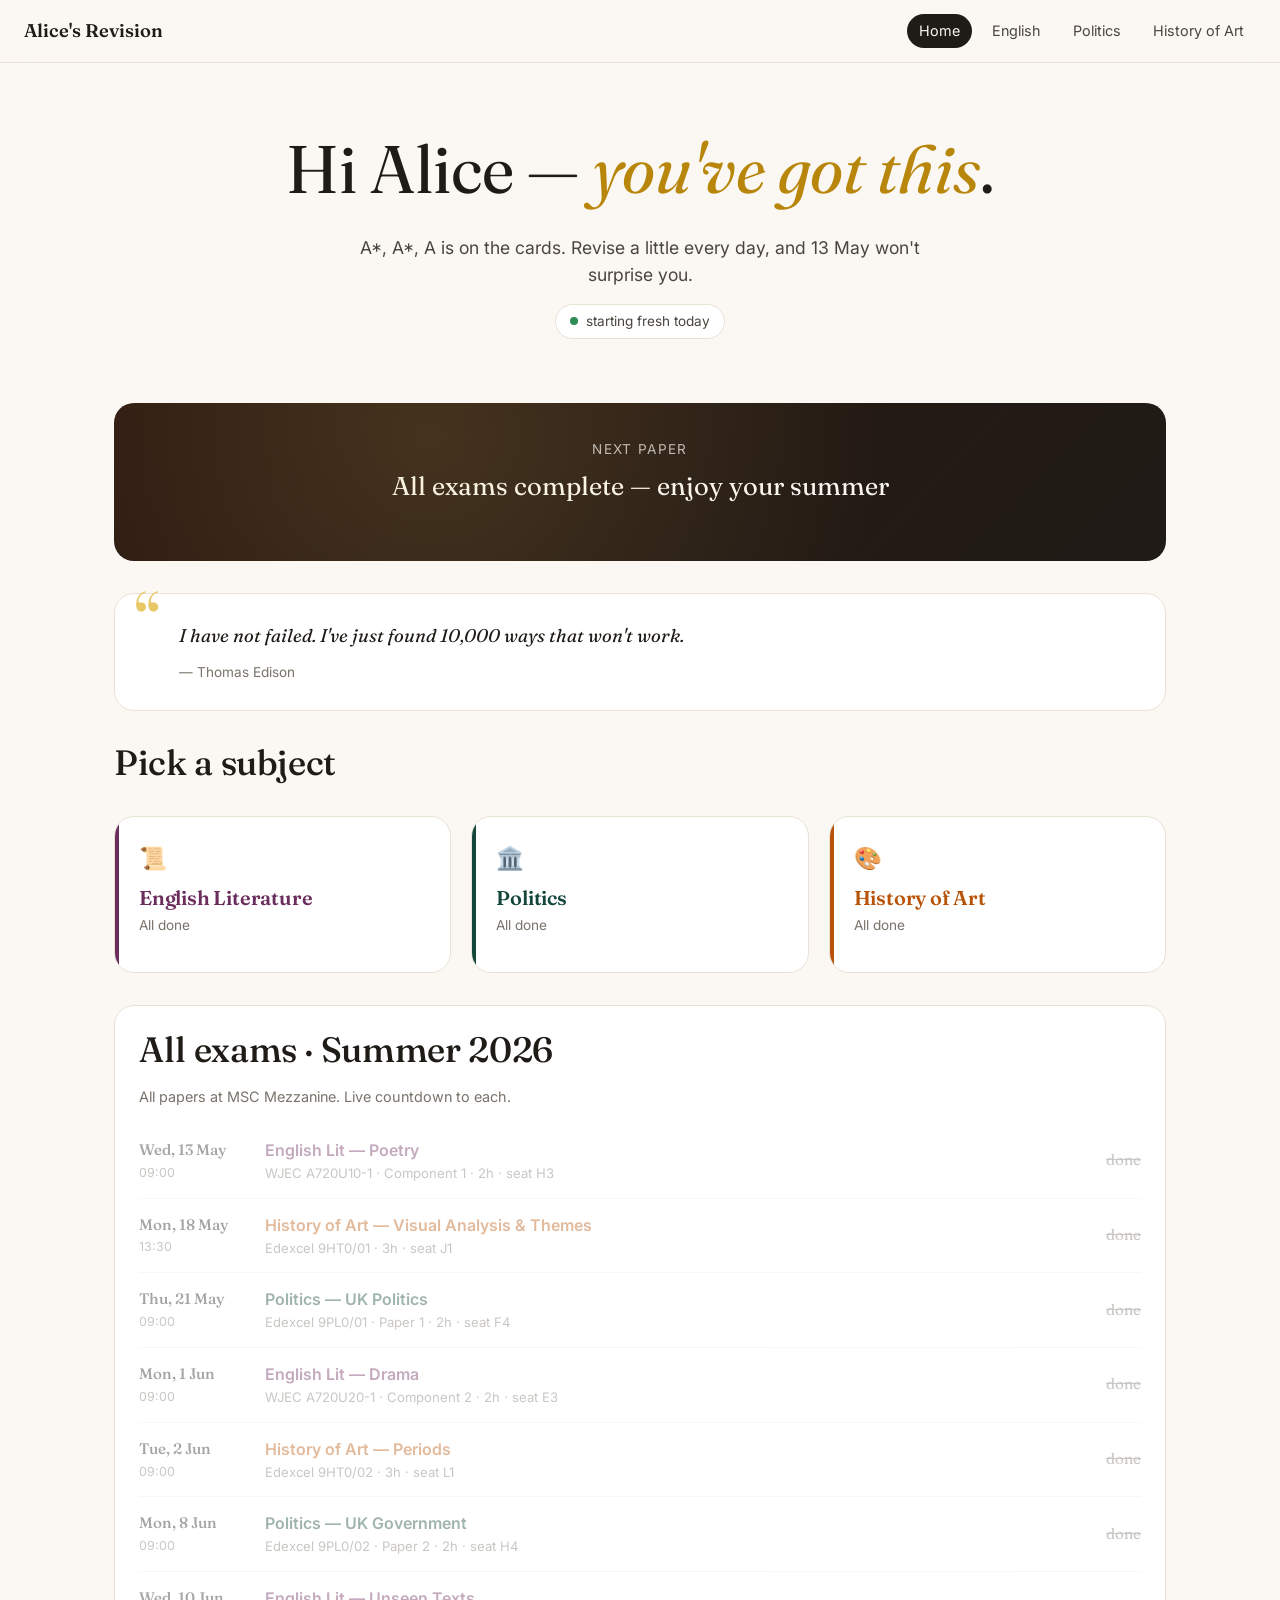
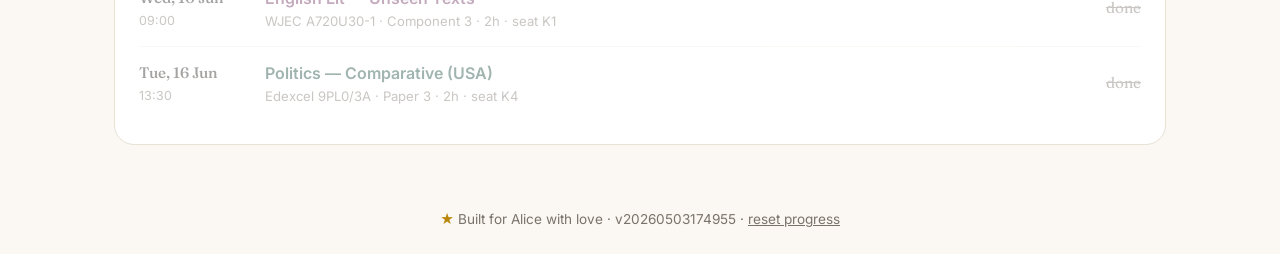
==== index.html @ 1a7590ea "v1: Alice's A-level revision app — English, Politics, Art placeholder, SW + cache-busting" ====
<!doctype html>
<html lang="en">
<head>
  <meta charset="utf-8" />
  <meta name="viewport" content="width=device-width, initial-scale=1" />
  <meta name="theme-color" content="#FBF8F3" />
  <title>Alice's Revision · A* A* A</title>
  <meta name="description" content="A-Level revision dashboard for Alice — English, Politics, History of Art." />
  <link rel="preconnect" href="https://fonts.googleapis.com">
  <link rel="preconnect" href="https://fonts.gstatic.com" crossorigin>
  <link href="https://fonts.googleapis.com/css2?family=Fraunces:ital,opsz,wght@0,9..144,400;0,9..144,500;0,9..144,600;1,9..144,400;1,9..144,500&family=Inter:wght@400;500;600&family=JetBrains+Mono:wght@400;500&display=swap" rel="stylesheet">
  <link rel="stylesheet" href="./assets/css/styles.css?v=20260503174955">
  <link rel="icon" href="data:image/svg+xml,%3Csvg xmlns='http://www.w3.org/2000/svg' viewBox='0 0 64 64'%3E%3Crect width='64' height='64' rx='16' fill='%231F1B16'/%3E%3Ctext x='32' y='44' text-anchor='middle' font-family='serif' font-size='38' fill='%23E8C766' font-style='italic'%3EA%3C/text%3E%3C/svg%3E">
</head>
<body>

<nav class="nav">
  <a class="brand" href="./">Alice's Revision</a>
  <div class="links">
    <a href="./" class="active">Home</a>
    <a href="./subjects/english.html">English</a>
    <a href="./subjects/politics.html">Politics</a>
    <a href="./subjects/art.html">History of Art</a>
  </div>
</nav>

<div class="container">

  <section class="hero">
    <div class="greeting">
      Hi Alice — <em>you've got this</em>.
    </div>
    <p class="subtitle">A*, A*, A is on the cards. Revise a little every day, and 13 May won't surprise you.</p>
    <div class="streak-pill" id="streakPill"><span class="dot"></span><span id="streakText">starting fresh today</span></div>
  </section>

  <!-- Big countdown to next exam -->
  <section class="countdown" id="countdown">
    <div class="label">Next paper</div>
    <div class="next-exam" id="nextExamLabel">—</div>
    <div class="timer">
      <div class="unit"><div class="num" id="ctDays">—</div><div class="name">days</div></div>
      <div class="unit"><div class="num" id="ctHours">—</div><div class="name">hours</div></div>
      <div class="unit"><div class="num" id="ctMinutes">—</div><div class="name">mins</div></div>
      <div class="unit"><div class="num" id="ctSeconds">—</div><div class="name">secs</div></div>
    </div>
  </section>

  <!-- Daily quote -->
  <section class="daily-quote">
    <div class="text" id="quoteText"></div>
    <span class="author" id="quoteAuthor"></span>
  </section>

  <!-- Subject cards -->
  <h2 class="serif" style="margin-top:32px">Pick a subject</h2>
  <div class="subjects">
    <a class="subject-card eng" href="./subjects/english.html">
      <div class="icon">📜</div>
      <h3>English Literature</h3>
      <div class="next" id="engNext">—</div>
      <div class="stats" id="engStats"></div>
    </a>
    <a class="subject-card pol" href="./subjects/politics.html">
      <div class="icon">🏛️</div>
      <h3>Politics</h3>
      <div class="next" id="polNext">—</div>
      <div class="stats" id="polStats"></div>
    </a>
    <a class="subject-card art" href="./subjects/art.html">
      <div class="icon">🎨</div>
      <h3>History of Art</h3>
      <div class="next" id="artNext">—</div>
      <div class="stats" id="artStats"></div>
    </a>
  </div>

  <!-- Full timetable -->
  <section class="timetable">
    <h2 class="serif">All exams · Summer 2026</h2>
    <p class="muted" style="margin-bottom: 16px; font-size: 0.9rem">All papers at MSC Mezzanine. Live countdown to each.</p>
    <div id="timetableList"></div>
  </section>

  <footer>
    <span class="pip">★</span> Built for Alice with love · v<span id="appVer"></span> ·
    <a href="#" id="resetBtn" style="color: var(--ink-mute)">reset progress</a>
  </footer>
</div>

<script src="./assets/js/shared.js?v=20260503174955"></script>
<script>
  // Daily quote
  const q = getDailyQuote();
  document.getElementById('quoteText').textContent = q.text;
  document.getElementById('quoteAuthor').textContent = '— ' + q.author;

  // Streak
  const s = getStreak();
  const text = document.getElementById('streakText');
  if (s.count > 0) {
    text.textContent = s.count + (s.count === 1 ? ' day streak — keep it going' : ' day streak — magic');
  }

  // Next exam countdown
  const ne = nextExam();
  if (ne) {
    document.getElementById('nextExamLabel').textContent = ne.title + ' · ' + formatDate(ne.date) + ' at ' + formatTime(ne.date);
    startCountdown(ne.date, {
      days: document.getElementById('ctDays'),
      hours: document.getElementById('ctHours'),
      minutes: document.getElementById('ctMinutes'),
      seconds: document.getElementById('ctSeconds')
    });
  } else {
    document.getElementById('nextExamLabel').textContent = 'All exams complete — enjoy your summer';
    document.getElementById('countdown').querySelector('.timer').style.display = 'none';
  }

  // Subject summaries
  const bySubject = window.EXAMS.reduce((acc, e) => { (acc[e.subject] = acc[e.subject] || []).push(e); return acc; }, {});
  const subjectMeta = { eng: 'English', pol: 'Politics', art: 'History of Art' };
  ['eng','pol','art'].forEach(key => {
    const upcoming = (bySubject[key] || []).filter(e => new Date(e.date) > Date.now());
    const nextEl = document.getElementById(key + 'Next');
    const statsEl = document.getElementById(key + 'Stats');
    if (upcoming.length) {
      const next = upcoming[0];
      const t = timeUntil(next.date);
      nextEl.textContent = `Next: ${next.title.replace(/^[^—]+— /,'')} · ${formatDate(next.date)}`;
      const total = (bySubject[key] || []).length;
      statsEl.innerHTML = `<span>${upcoming.length} of ${total} papers ahead</span><span>${t.days} days</span>`;
    } else {
      nextEl.textContent = 'All done';
    }
  });

  // Full timetable list
  const list = document.getElementById('timetableList');
  window.EXAMS.forEach(e => {
    const t = timeUntil(e.date);
    const past = t.past;
    const row = document.createElement('div');
    row.className = 'exam-row' + (past ? ' past' : '');
    row.dataset.subject = e.subject;
    row.innerHTML = `
      <div class="date">
        ${formatDate(e.date)}
        <span class="time">${formatTime(e.date)}</span>
      </div>
      <div class="info">
        <div class="title">${e.title}</div>
        <div class="meta">${e.paper} · ${e.duration} · seat ${e.seat}</div>
      </div>
      <div class="countdown-mini">
        ${past ? 'done' : `<span class="num">${t.days}</span> day${t.days===1?'':'s'}`}
      </div>
    `;
    list.appendChild(row);
  });

  // App version
  document.getElementById('appVer').textContent = window.APP_VERSION;

  // Reset button
  document.getElementById('resetBtn').addEventListener('click', (e) => {
    e.preventDefault();
    if (confirm('Reset all progress? (confidence ratings, streaks, etc.)')) {
      Object.keys(localStorage).filter(k => k.startsWith('alice_rev_')).forEach(k => localStorage.removeItem(k));
      location.reload();
    }
  });
</script>

</body>
</html>
---- assets/css/styles.css ----
/* ========================================================================
   Alice's A-Level Revision — design system
   Inspired by Anki + Notion + warm scholarly aesthetic
   ======================================================================== */

:root {
  /* Colours */
  --bg: #FBF8F3;          /* warm off-white parchment */
  --bg-elev: #FFFFFF;
  --bg-card: #FFFFFF;
  --ink: #1F1B16;
  --ink-soft: #4A453E;
  --ink-mute: #7A736A;
  --line: #E8E2D6;
  --line-soft: #F2EDE2;
  --gold: #B8860B;
  --gold-soft: #E8C766;

  /* Subject palette — distinct so Alice associates each with a colour */
  --eng: #6B2D5C;            /* deep mulberry — Milton/poetry */
  --eng-bg: #F5EBF1;
  --eng-soft: #B388A6;
  --pol: #14463A;            /* parliamentary green */
  --pol-bg: #E6EFEB;
  --pol-soft: #5A8A7A;
  --art: #B8540A;            /* renaissance ochre */
  --art-bg: #FAEDDC;
  --art-soft: #D4985E;

  /* Memory-cue accent palette (used for critic chips, themes etc.) */
  --c1: #E27D60;  /* coral */
  --c2: #E8A87C;  /* peach */
  --c3: #C38D9E;  /* dusty pink */
  --c4: #8E9AAF;  /* slate */
  --c5: #41B3A3;  /* teal */
  --c6: #85BAA1;  /* sage */
  --c7: #D4A373;  /* tan */
  --c8: #6D597A;  /* plum */
  --c9: #355C7D;  /* navy */
  --c10:#B56576;  /* rose */

  /* Confidence colours */
  --shaky: #C03A2B;
  --shaky-bg: #FCE8E5;
  --okay: #C68A12;
  --okay-bg: #FCF1DC;
  --solid: #2F8C57;
  --solid-bg: #E1F2E8;

  /* Typography */
  --font-display: 'Fraunces', 'Times New Roman', serif;
  --font-sans: 'Inter', -apple-system, BlinkMacSystemFont, sans-serif;
  --font-mono: 'JetBrains Mono', monospace;

  /* Sizing */
  --radius-sm: 6px;
  --radius: 12px;
  --radius-lg: 20px;
  --shadow-sm: 0 1px 2px rgba(31, 27, 22, 0.06);
  --shadow: 0 4px 16px rgba(31, 27, 22, 0.08);
  --shadow-lg: 0 12px 32px rgba(31, 27, 22, 0.12);
}

* { box-sizing: border-box; margin: 0; padding: 0; }

html { font-size: 16px; -webkit-font-smoothing: antialiased; }

body {
  background: var(--bg);
  color: var(--ink);
  font-family: var(--font-sans);
  line-height: 1.5;
  min-height: 100vh;
}

/* Typography ------------------------------------------------------------ */
.serif { font-family: var(--font-display); }

h1, h2, h3 { font-family: var(--font-display); font-weight: 500; line-height: 1.15; letter-spacing: -0.01em; }
h1 { font-size: clamp(2.2rem, 5vw, 3.6rem); }
h2 { font-size: clamp(1.6rem, 3vw, 2.2rem); font-weight: 500; }
h3 { font-size: 1.25rem; font-weight: 600; }
.muted { color: var(--ink-mute); }
.quote-text { font-family: var(--font-display); font-style: italic; font-size: 1.2rem; line-height: 1.45; }
.kbd { font-family: var(--font-mono); font-size: 0.78rem; background: var(--line-soft); padding: 2px 6px; border-radius: 4px; border: 1px solid var(--line); }

/* Layout ---------------------------------------------------------------- */
.container { max-width: 1100px; margin: 0 auto; padding: 0 24px; }
.container-narrow { max-width: 760px; margin: 0 auto; padding: 0 24px; }

.nav {
  position: sticky; top: 0; z-index: 50;
  background: rgba(251,248,243, .85); backdrop-filter: blur(12px);
  border-bottom: 1px solid var(--line);
  padding: 14px 24px;
  display: flex; align-items: center; justify-content: space-between;
}
.nav .brand { font-family: var(--font-display); font-size: 1.15rem; font-weight: 600; color: var(--ink); text-decoration: none; }
.nav .links { display: flex; gap: 8px; align-items: center; flex-wrap: wrap; }
.nav .links a {
  text-decoration: none; color: var(--ink-soft); font-size: 0.9rem; padding: 6px 12px;
  border-radius: 999px; transition: all .2s;
}
.nav .links a:hover { background: var(--line-soft); color: var(--ink); }
.nav .links a.active { background: var(--ink); color: var(--bg); }

/* Hero ------------------------------------------------------------------ */
.hero {
  padding: 56px 0 32px;
  text-align: center;
}
.hero .greeting { font-family: var(--font-display); font-size: clamp(2.4rem, 6vw, 4.2rem); margin-bottom: 16px; }
.hero .greeting em { font-style: italic; color: var(--gold); font-weight: 400; }
.hero .subtitle { font-size: 1.1rem; color: var(--ink-soft); max-width: 600px; margin: 0 auto; }

.streak-pill {
  display: inline-flex; align-items: center; gap: 8px;
  background: var(--bg-elev); border: 1px solid var(--line);
  border-radius: 999px; padding: 6px 14px; font-size: 0.85rem; color: var(--ink-soft);
  margin-top: 16px;
}
.streak-pill .dot { width: 8px; height: 8px; border-radius: 50%; background: var(--solid); animation: pulse 2s infinite; }
@keyframes pulse { 0%,100% { opacity: 1; } 50% { opacity: 0.4; } }

/* Countdown panel ------------------------------------------------------- */
.countdown {
  background: linear-gradient(135deg, #2C1810 0%, #1F1B16 100%);
  color: #FBF8F3;
  border-radius: var(--radius-lg);
  padding: 36px 28px;
  margin: 32px 0;
  text-align: center;
  position: relative; overflow: hidden;
}
.countdown::before {
  content: ''; position: absolute; inset: 0;
  background: radial-gradient(circle at 30% 20%, rgba(232,199,102,0.15) 0%, transparent 60%);
  pointer-events: none;
}
.countdown .label { font-size: 0.85rem; text-transform: uppercase; letter-spacing: 0.1em; opacity: 0.7; }
.countdown .next-exam { font-family: var(--font-display); font-size: 1.6rem; margin: 8px 0 20px; }
.countdown .timer { display: flex; justify-content: center; gap: 24px; flex-wrap: wrap; }
.countdown .timer .unit { min-width: 80px; }
.countdown .timer .num { font-family: var(--font-display); font-size: clamp(2.4rem, 6vw, 3.6rem); font-weight: 500; line-height: 1; color: var(--gold-soft); }
.countdown .timer .name { font-size: 0.78rem; text-transform: uppercase; letter-spacing: 0.15em; opacity: 0.6; margin-top: 4px; }

/* Quote block ----------------------------------------------------------- */
.daily-quote {
  background: var(--bg-elev);
  border: 1px solid var(--line);
  border-radius: var(--radius-lg);
  padding: 28px 32px;
  margin: 24px 0;
  position: relative;
}
.daily-quote::before {
  content: '“'; position: absolute; top: -10px; left: 20px;
  font-family: var(--font-display); font-size: 5rem; color: var(--gold-soft); line-height: 1;
}
.daily-quote .text { font-family: var(--font-display); font-style: italic; font-size: 1.15rem; line-height: 1.5; color: var(--ink); padding-left: 32px; }
.daily-quote .author { display: block; margin-top: 12px; font-size: 0.85rem; color: var(--ink-mute); padding-left: 32px; font-style: normal; }

/* Subject cards --------------------------------------------------------- */
.subjects { display: grid; gap: 20px; grid-template-columns: repeat(auto-fit, minmax(260px, 1fr)); margin: 32px 0; }
.subject-card {
  background: var(--bg-elev); border: 1px solid var(--line);
  border-radius: var(--radius-lg); padding: 24px; text-decoration: none; color: var(--ink);
  display: block; transition: all .25s; position: relative; overflow: hidden;
}
.subject-card::before {
  content: ''; position: absolute; left: 0; top: 0; bottom: 0; width: 4px; background: var(--accent, var(--ink));
}
.subject-card:hover { transform: translateY(-2px); box-shadow: var(--shadow-lg); }
.subject-card.eng { --accent: var(--eng); }
.subject-card.pol { --accent: var(--pol); }
.subject-card.art { --accent: var(--art); }
.subject-card .icon { font-size: 1.4rem; margin-bottom: 12px; }
.subject-card h3 { color: var(--accent, var(--ink)); margin-bottom: 4px; }
.subject-card .next { font-size: 0.85rem; color: var(--ink-mute); margin: 6px 0 12px; }
.subject-card .stats { display: flex; gap: 12px; flex-wrap: wrap; font-size: 0.8rem; color: var(--ink-mute); }
.subject-card .stats span { background: var(--line-soft); padding: 3px 8px; border-radius: 4px; }

/* Timetable ------------------------------------------------------------ */
.timetable {
  background: var(--bg-elev); border: 1px solid var(--line);
  border-radius: var(--radius-lg); padding: 24px; margin: 24px 0;
}
.timetable h2 { margin-bottom: 16px; }
.exam-row {
  display: grid; grid-template-columns: 110px 1fr auto; gap: 16px; align-items: center;
  padding: 14px 0; border-bottom: 1px solid var(--line-soft);
}
.exam-row:last-child { border-bottom: none; }
.exam-row .date { font-family: var(--font-display); font-size: 0.95rem; color: var(--ink); font-weight: 500; }
.exam-row .date .time { display: block; font-family: var(--font-sans); font-size: 0.78rem; color: var(--ink-mute); margin-top: 2px; font-weight: 400; }
.exam-row .info .title { font-weight: 600; }
.exam-row .info .meta { font-size: 0.82rem; color: var(--ink-mute); margin-top: 2px; }
.exam-row .countdown-mini { font-family: var(--font-display); font-size: 0.95rem; color: var(--ink-soft); white-space: nowrap; }
.exam-row .countdown-mini .num { font-size: 1.3rem; font-weight: 600; color: var(--ink); }
.exam-row[data-subject="eng"] .info .title { color: var(--eng); }
.exam-row[data-subject="pol"] .info .title { color: var(--pol); }
.exam-row[data-subject="art"] .info .title { color: var(--art); }
.exam-row.past { opacity: 0.4; }
.exam-row.past .countdown-mini { text-decoration: line-through; color: var(--ink-mute); }

/* Buttons --------------------------------------------------------------- */
.btn {
  display: inline-flex; align-items: center; gap: 8px;
  padding: 10px 18px; border-radius: 999px; font-size: 0.9rem; font-weight: 500;
  text-decoration: none; border: 1px solid transparent; cursor: pointer; transition: all .2s;
  font-family: var(--font-sans);
}
.btn-primary { background: var(--ink); color: var(--bg); }
.btn-primary:hover { background: #000; }
.btn-ghost { background: transparent; border-color: var(--line); color: var(--ink-soft); }
.btn-ghost:hover { background: var(--line-soft); color: var(--ink); }
.btn-eng { background: var(--eng); color: white; }
.btn-pol { background: var(--pol); color: white; }
.btn-art { background: var(--art); color: white; }

/* Mode picker ----------------------------------------------------------- */
.mode-grid { display: grid; gap: 16px; grid-template-columns: repeat(auto-fit, minmax(220px, 1fr)); margin: 24px 0; }
.mode-card {
  background: var(--bg-elev); border: 1px solid var(--line);
  border-radius: var(--radius); padding: 20px; cursor: pointer; transition: all .2s;
  text-decoration: none; color: var(--ink); display: block;
}
.mode-card:hover { border-color: var(--ink); transform: translateY(-2px); box-shadow: var(--shadow); }
.mode-card .icon { font-size: 1.6rem; margin-bottom: 10px; display: block; }
.mode-card h3 { font-size: 1rem; font-family: var(--font-sans); font-weight: 600; }
.mode-card p { font-size: 0.85rem; color: var(--ink-mute); margin-top: 6px; line-height: 1.4; }

/* Cards / flashcards ---------------------------------------------------- */
.card-stage {
  background: var(--bg-elev);
  border-radius: var(--radius-lg);
  padding: 40px 32px;
  min-height: 320px;
  border: 1px solid var(--line);
  position: relative;
  display: flex; flex-direction: column; justify-content: space-between;
  margin-bottom: 16px;
}

.progress-bar {
  height: 4px; background: var(--line-soft); border-radius: 2px; overflow: hidden; margin: 12px 0 24px;
}
.progress-bar .fill { height: 100%; background: var(--ink); transition: width .3s; }

/* Critic chip ----------------------------------------------------------- */
.critic-chip {
  display: inline-flex; align-items: center; gap: 8px;
  background: var(--chip-bg, var(--c1)); color: white;
  padding: 6px 14px; border-radius: 999px; font-size: 0.88rem; font-weight: 500;
  font-family: var(--font-sans);
}
.critic-chip .emoji { font-size: 1rem; }

/* Confidence buttons ---------------------------------------------------- */
.confidence-row {
  display: flex; gap: 8px; justify-content: center; margin-top: 24px; flex-wrap: wrap;
}
.confidence-btn {
  padding: 10px 18px; border-radius: var(--radius); border: 2px solid; font-weight: 500;
  cursor: pointer; transition: all .15s; background: white; font-family: inherit; font-size: 0.9rem;
}
.confidence-btn:hover { transform: translateY(-1px); }
.confidence-btn.shaky { color: var(--shaky); border-color: var(--shaky); }
.confidence-btn.shaky:hover { background: var(--shaky-bg); }
.confidence-btn.okay  { color: var(--okay); border-color: var(--okay); }
.confidence-btn.okay:hover { background: var(--okay-bg); }
.confidence-btn.solid { color: var(--solid); border-color: var(--solid); }
.confidence-btn.solid:hover { background: var(--solid-bg); }

/* Inputs --------------------------------------------------------------- */
input[type="text"], textarea, select {
  width: 100%; padding: 12px 16px; border: 1px solid var(--line);
  border-radius: var(--radius); font-family: inherit; font-size: 1rem;
  background: var(--bg-elev); color: var(--ink); transition: border .2s;
}
input[type="text"]:focus, textarea:focus, select:focus { outline: none; border-color: var(--ink); }

/* Reveal block (hidden until revealed) ---------------------------------- */
.reveal {
  background: var(--line-soft); border-radius: var(--radius); padding: 16px;
  font-family: var(--font-display); font-style: italic; line-height: 1.5; color: var(--ink-soft);
  cursor: pointer; transition: all .2s; min-height: 60px;
  display: flex; align-items: center; justify-content: center; text-align: center;
  border: 1px dashed var(--line);
}
/* Show fallback hint only when JS hasn't filled in custom placeholder content */
.reveal:empty::before { content: '🔒 tap to reveal'; opacity: 0.5; font-style: normal; font-size: 0.85rem; font-family: var(--font-sans); }
.reveal.revealed { background: var(--bg-elev); border-style: solid; cursor: default; text-align: left; justify-content: flex-start; }

/* Tag / theme labels --------------------------------------------------- */
.tag {
  display: inline-block; background: var(--line-soft); color: var(--ink-soft);
  padding: 3px 10px; border-radius: 999px; font-size: 0.78rem; font-weight: 500;
}
.tag.gold { background: rgba(184,134,11,0.12); color: var(--gold); }
.tag.eng  { background: var(--eng-bg); color: var(--eng); }
.tag.pol  { background: var(--pol-bg); color: var(--pol); }
.tag.art  { background: var(--art-bg); color: var(--art); }

/* Heatmap dot ---------------------------------------------------------- */
.heat-dot { display: inline-block; width: 10px; height: 10px; border-radius: 50%; background: var(--line); }
.heat-dot.shaky { background: var(--shaky); }
.heat-dot.okay { background: var(--okay); }
.heat-dot.solid { background: var(--solid); }

/* Two-column compare --------------------------------------------------- */
.compare {
  display: grid; grid-template-columns: 1fr 1fr; gap: 16px; margin: 16px 0;
}
@media (max-width: 700px) { .compare { grid-template-columns: 1fr; } }
.compare-col {
  background: var(--bg-elev); border: 1px solid var(--line);
  border-radius: var(--radius); padding: 18px;
}
.compare-col h4 { font-family: var(--font-display); font-size: 1.1rem; margin-bottom: 8px; }
.compare-col.plath { border-top: 3px solid var(--c8); }
.compare-col.hughes { border-top: 3px solid var(--c5); }

/* Toast / hint --------------------------------------------------------- */
.hint {
  background: rgba(184,134,11,0.08); border-left: 3px solid var(--gold);
  padding: 10px 14px; border-radius: 6px; font-size: 0.88rem; color: var(--ink-soft);
  margin: 12px 0;
}

/* Section list ---------------------------------------------------------- */
.section-list { display: grid; gap: 8px; }
.section-item {
  background: var(--bg-elev); border: 1px solid var(--line); border-radius: var(--radius);
  padding: 12px 16px; display: flex; align-items: center; gap: 12px;
}
.section-item .lines {
  font-family: var(--font-mono); font-size: 0.78rem;
  background: var(--line-soft); padding: 2px 8px; border-radius: 4px;
  color: var(--ink-mute); white-space: nowrap;
}
.section-item .title { flex: 1; font-weight: 500; }

/* Mobile tweaks --------------------------------------------------------- */
@media (max-width: 640px) {
  .container { padding: 0 16px; }
  .countdown { padding: 28px 20px; }
  .countdown .timer .num { font-size: 2.4rem; }
  .countdown .timer { gap: 16px; }
  .countdown .timer .unit { min-width: 60px; }
  .exam-row { grid-template-columns: 90px 1fr auto; gap: 10px; padding: 12px 0; }
  .exam-row .countdown-mini { font-size: 0.85rem; }
  .exam-row .countdown-mini .num { font-size: 1.05rem; }
  .card-stage { padding: 24px 20px; }
  .nav { padding: 10px 16px; }
  .nav .links a { padding: 5px 10px; font-size: 0.82rem; }
}

/* Animations ----------------------------------------------------------- */
@keyframes fadeIn { from { opacity: 0; transform: translateY(8px); } to { opacity: 1; transform: translateY(0); } }
.fade-in { animation: fadeIn .35s ease; }

/* Subject page header -------------------------------------------------- */
.subject-header {
  padding: 36px 0 16px;
}
.subject-header .badge {
  display: inline-block; padding: 4px 12px; border-radius: 999px;
  font-size: 0.78rem; font-weight: 600; text-transform: uppercase; letter-spacing: 0.08em;
  margin-bottom: 16px;
}
.subject-header .badge.eng { background: var(--eng-bg); color: var(--eng); }
.subject-header .badge.pol { background: var(--pol-bg); color: var(--pol); }
.subject-header .badge.art { background: var(--art-bg); color: var(--art); }
.subject-header h1 { margin-bottom: 12px; }
.subject-header .meta { color: var(--ink-mute); font-size: 0.95rem; }

/* Footer --------------------------------------------------------------- */
footer {
  text-align: center; padding: 40px 0 24px; color: var(--ink-mute); font-size: 0.85rem;
}
footer .pip { color: var(--gold); }
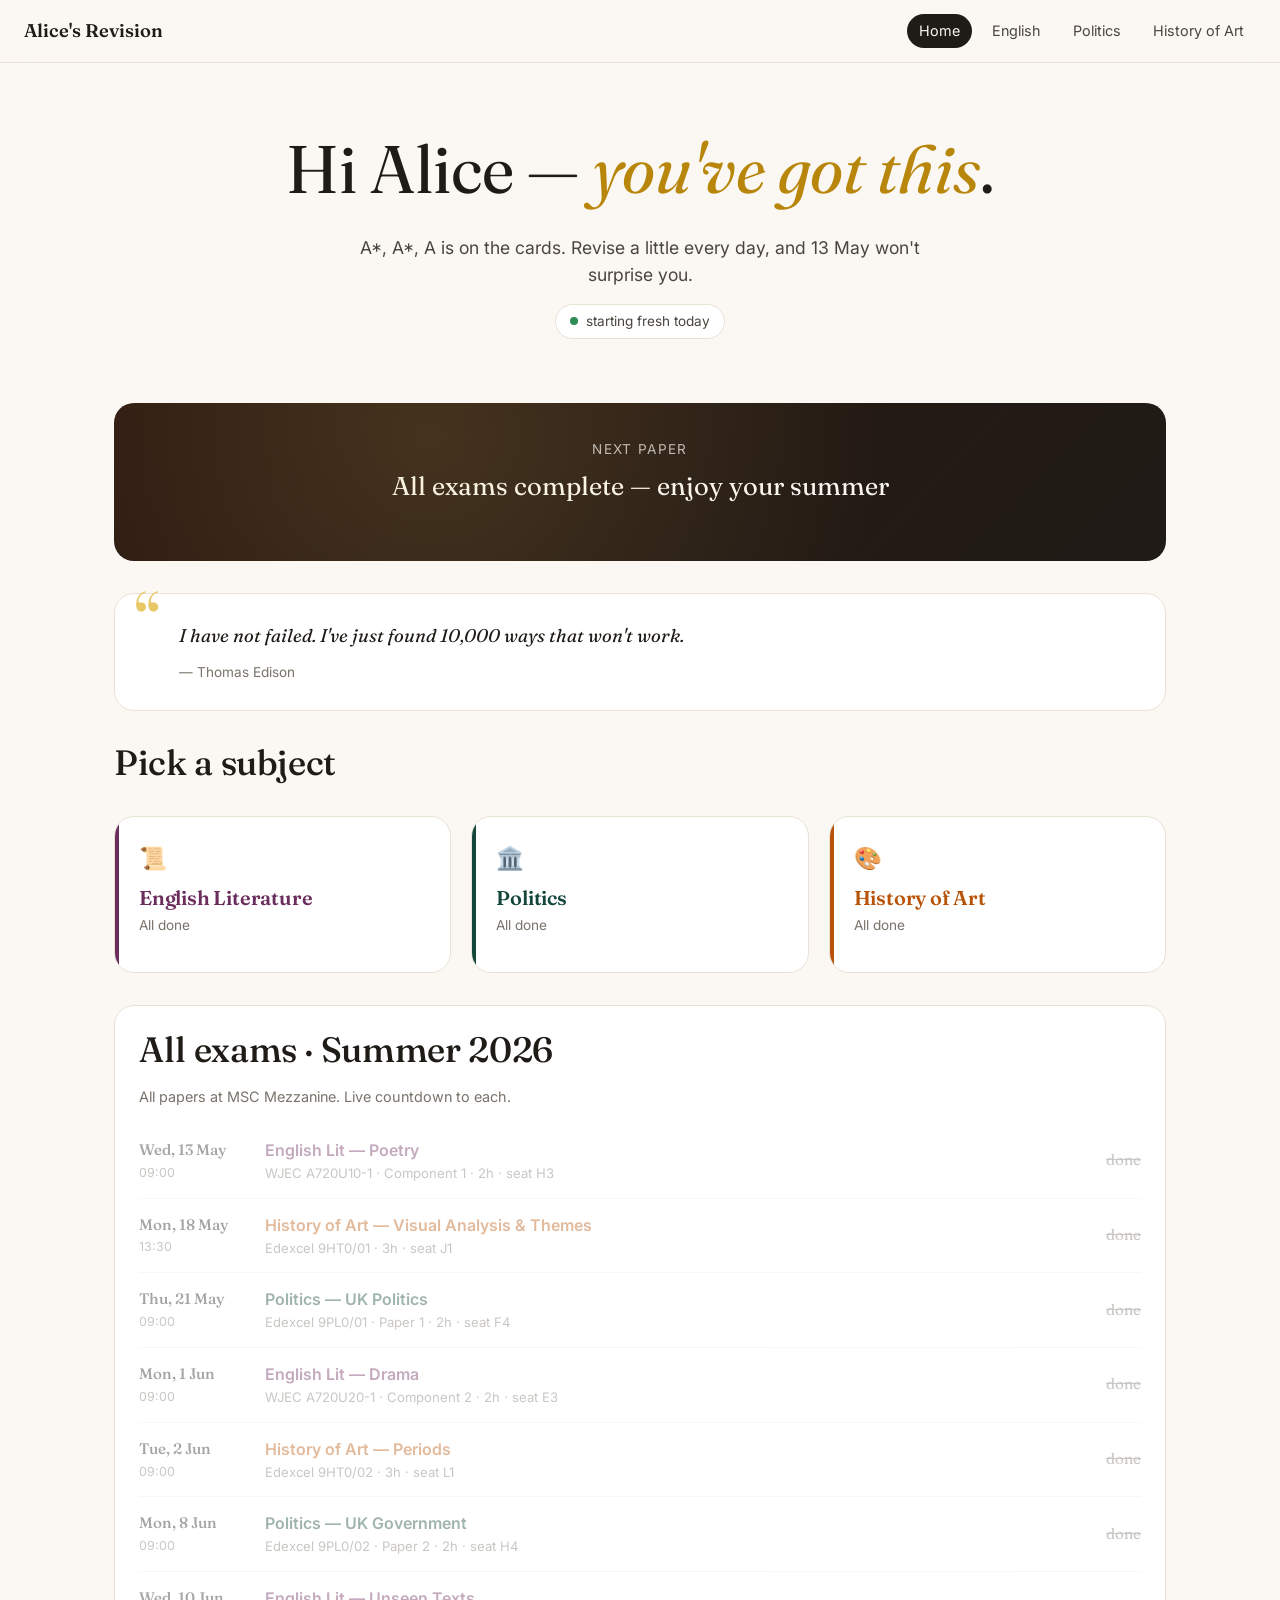
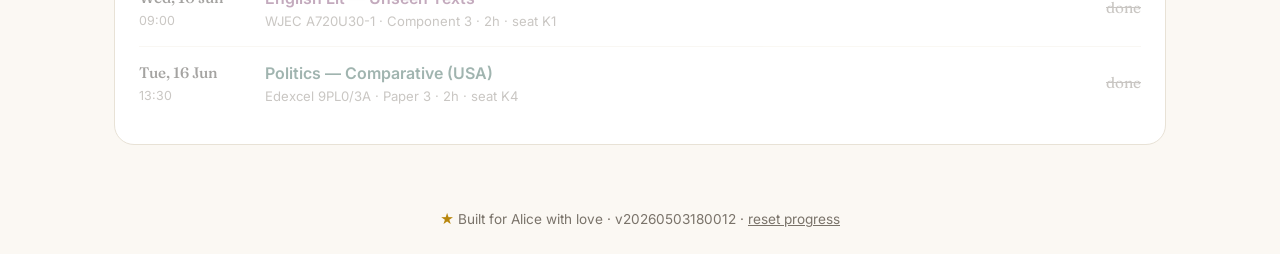
==== commit d61d4f53: "Today's focus: surface shaky cards on landing page" ====
--- a/index.html
+++ b/index.html
@@ -50,6 +50,16 @@
   <section class="daily-quote">
     <div class="text" id="quoteText"></div>
     <span class="author" id="quoteAuthor"></span>
+  </section>
+
+  <!-- Today's focus: surfaces Alice's shakiest cards -->
+  <section class="focus" id="focusSection" hidden>
+    <div class="focus-header">
+      <h2 class="serif">Today's focus</h2>
+      <button class="btn btn-primary" id="warmupBtn">⚡ 60-second warm-up</button>
+    </div>
+    <p class="muted focus-intro" id="focusIntro">The cards you rated shaky — ranked by which you've left longest.</p>
+    <div class="focus-grid" id="focusGrid"></div>
   </section>
 
   <!-- Subject cards -->
@@ -162,6 +172,115 @@
   // App version
   document.getElementById('appVer').textContent = window.APP_VERSION;
 
+  // Today's focus -------------------------------------------------------
+  (async function buildFocus() {
+    try {
+      const v = window.APP_VERSION;
+      const [eng, pol] = await Promise.all([
+        fetch('./assets/data/english.json?v=' + v).then(r => r.json()),
+        fetch('./assets/data/politics.json?v=' + v).then(r => r.json())
+      ]);
+
+      // Build the deck → cardId map for each rateable deck
+      const idOf = it => it.id || it.term || it.label || it.name || (it.year != null ? String(it.year) : null) || (it.quote ? it.quote.slice(0, 40) : null);
+
+      const deckSpec = {
+        critics:    { items: eng.critics || [],         label: 'Critic',      subj: 'eng', mode: 'critics',  href: './subjects/english.html',  emoji: '🎓', display: c => '“' + (c.quote || '').slice(0, 90) + ((c.quote||'').length > 90 ? '…' : '') + '” — ' + (c.author || '?') },
+        context:    { items: eng.context || [],         label: 'Context',     subj: 'eng', mode: 'context',  href: './subjects/english.html',  emoji: '📚', display: c => c.term || idOf(c) },
+        themes:     { items: eng.themes || [],          label: 'Theme',       subj: 'eng', mode: 'themes',   href: './subjects/english.html',  emoji: '🎭', display: c => c.label || idOf(c) },
+        plathHughes:{ items: eng.plath_hughes || [],    label: 'Plath/Hughes',subj: 'eng', mode: 'plath',    href: './subjects/english.html',  emoji: '✍️', display: c => c.theme || c.label || idOf(c) },
+        cases:      { items: pol.case_studies || [],    label: 'Case study',  subj: 'pol', mode: 'cases',    href: './subjects/politics.html', emoji: '📂', display: c => c.name || idOf(c) },
+        elections:  { items: pol.elections || [],       label: 'Election',    subj: 'pol', mode: 'elections',href: './subjects/politics.html', emoji: '🗳️', display: c => String(c.year) },
+        caseLaw:    { items: pol.case_law || [],        label: 'Case law',    subj: 'pol', mode: 'caselaw',  href: './subjects/politics.html', emoji: '⚖️', display: c => c.name || idOf(c) },
+        concepts:   { items: pol.concepts || [],        label: 'Concept',     subj: 'pol', mode: 'concepts', href: './subjects/politics.html', emoji: '📖', display: c => c.term || idOf(c) }
+      };
+
+      const decksForShaky = {};
+      Object.keys(deckSpec).forEach(k => {
+        decksForShaky[k] = (deckSpec[k].items || []).map(idOf).filter(Boolean);
+      });
+
+      const shaky = getShakyCards(decksForShaky, 6);
+      const section = document.getElementById('focusSection');
+      const grid = document.getElementById('focusGrid');
+      const intro = document.getElementById('focusIntro');
+
+      if (!shaky.length) {
+        // First-time experience: surface a starter pick
+        const starters = [
+          { spec: deckSpec.critics,    item: (eng.critics || [])[0] },
+          { spec: deckSpec.themes,     item: (eng.themes || [])[0] },
+          { spec: deckSpec.cases,      item: (pol.cases || [])[0] }
+        ].filter(x => x.item);
+        if (!starters.length) return;
+        intro.textContent = 'Start here. Self-rate each card and tomorrow this list will adapt to what you find tricky.';
+        section.hidden = false;
+        starters.forEach(({ spec, item }) => grid.appendChild(renderCard(spec, item, 'new')));
+      } else {
+        section.hidden = false;
+        const shakyCount = shaky.filter(s => s.level === 'shaky').length;
+        intro.textContent = shakyCount
+          ? `${shakyCount} shaky card${shakyCount === 1 ? '' : 's'} — oldest first. Tap to revisit.`
+          : 'No shaky cards. Here are the ones to keep warm.';
+        shaky.forEach(s => {
+          const spec = deckSpec[s.deckId];
+          if (!spec) return;
+          const item = (spec.items || []).find(it => idOf(it) === s.cardId);
+          if (!item) return;
+          grid.appendChild(renderCard(spec, item, s.level, s.ts));
+        });
+      }
+
+      function renderCard(spec, item, level, ts) {
+        const card = document.createElement('a');
+        card.className = 'focus-card subj-' + spec.subj + ' level-' + level;
+        const cardId = idOf(item);
+        card.href = spec.href + '#mode=' + spec.mode + '&id=' + encodeURIComponent(cardId || '');
+        const ago = ts ? humanAgo(ts) : '';
+        card.innerHTML = `
+          <div class="focus-meta">
+            <span class="focus-emoji">${spec.emoji}</span>
+            <span class="focus-label">${spec.label}</span>
+            ${level === 'shaky' ? '<span class="focus-pill shaky">shaky</span>' : ''}
+            ${level === 'okay' ? '<span class="focus-pill okay">okay</span>' : ''}
+            ${level === 'new' ? '<span class="focus-pill new">new</span>' : ''}
+          </div>
+          <div class="focus-text">${escapeHtml(spec.display(item))}</div>
+          <div class="focus-foot">${ago ? 'last seen ' + ago : 'tap to revise →'}</div>
+        `;
+        return card;
+      }
+
+      // Wire the warm-up button
+      document.getElementById('warmupBtn').addEventListener('click', () => {
+        // Pass shaky list via a query string the english page can read
+        const items = shaky.length ? shaky : (function(){
+          // Construct from starters when no shaky exist
+          const out = [];
+          if ((eng.critics || []).length) out.push({ deckId: 'critics', cardId: idOf(eng.critics[0]) });
+          if ((eng.themes || []).length)  out.push({ deckId: 'themes',  cardId: idOf(eng.themes[0]) });
+          return out;
+        })();
+        store('warmup_queue', items);
+        // Send her to the first deck's page
+        const first = items[0];
+        if (!first) return;
+        const spec = deckSpec[first.deckId];
+        location.href = spec.href + '#warmup=1';
+      });
+    } catch (err) {
+      console.warn('focus build failed', err);
+    }
+  })();
+
+  function humanAgo(ts) {
+    const d = Date.now() - ts;
+    if (d < 3600000) return Math.floor(d / 60000) + 'm ago';
+    if (d < 86400000) return Math.floor(d / 3600000) + 'h ago';
+    return Math.floor(d / 86400000) + 'd ago';
+  }
+  function escapeHtml(s) { return String(s).replace(/[&<>"]/g, c => ({ '&': '&amp;', '<': '&lt;', '>': '&gt;', '"': '&quot;' }[c])); }
+
   // Reset button
   document.getElementById('resetBtn').addEventListener('click', (e) => {
     e.preventDefault();
--- a/assets/css/styles.css
+++ b/assets/css/styles.css
@@ -281,6 +281,35 @@
 input[type="text"]:focus, textarea:focus, select:focus { outline: none; border-color: var(--ink); }
 
 /* Reveal block (hidden until revealed) ---------------------------------- */
+/* Today's focus =========================================================== */
+.focus { margin-top: 32px; }
+.focus-header { display: flex; align-items: center; justify-content: space-between; gap: 16px; margin-bottom: 4px; flex-wrap: wrap; }
+.focus-header h2 { margin: 0; }
+.focus-intro { margin: 0 0 16px; font-size: 0.92rem; }
+.focus-grid { display: grid; grid-template-columns: repeat(auto-fill, minmax(240px, 1fr)); gap: 12px; }
+.focus-card {
+  display: block; padding: 16px; background: var(--bg-elev);
+  border-radius: var(--radius); border: 1px solid var(--line);
+  text-decoration: none; color: var(--ink);
+  transition: transform .15s, border-color .15s, box-shadow .15s;
+  border-left: 4px solid var(--line);
+  min-height: 110px; display: flex; flex-direction: column; justify-content: space-between;
+}
+.focus-card:hover { transform: translateY(-2px); box-shadow: 0 8px 22px -14px rgba(0,0,0,0.18); }
+.focus-card.subj-eng { border-left-color: var(--eng); }
+.focus-card.subj-pol { border-left-color: var(--pol); }
+.focus-card.subj-art { border-left-color: var(--art); }
+.focus-card.level-shaky { background: linear-gradient(180deg, #FFF5F1 0%, var(--bg-elev) 100%); }
+.focus-meta { display: flex; align-items: center; gap: 8px; font-size: 0.78rem; color: var(--ink-mute); margin-bottom: 8px; flex-wrap: wrap; }
+.focus-emoji { font-size: 1.05rem; }
+.focus-label { font-family: var(--font-sans); text-transform: uppercase; letter-spacing: 0.04em; font-weight: 500; }
+.focus-pill { font-size: 0.7rem; padding: 2px 8px; border-radius: 999px; font-family: var(--font-sans); font-weight: 500; letter-spacing: 0.02em; }
+.focus-pill.shaky { background: #F8D7CE; color: #8A2A14; }
+.focus-pill.okay  { background: #FFE9C2; color: #7A4F0E; }
+.focus-pill.new   { background: var(--line-soft); color: var(--ink-mute); }
+.focus-text { font-family: var(--font-display); font-size: 0.98rem; line-height: 1.4; color: var(--ink); margin-bottom: 10px; flex: 1; }
+.focus-foot { font-size: 0.78rem; color: var(--ink-mute); font-family: var(--font-sans); }
+
 .reveal {
   background: var(--line-soft); border-radius: var(--radius); padding: 16px;
   font-family: var(--font-display); font-style: italic; line-height: 1.5; color: var(--ink-soft);
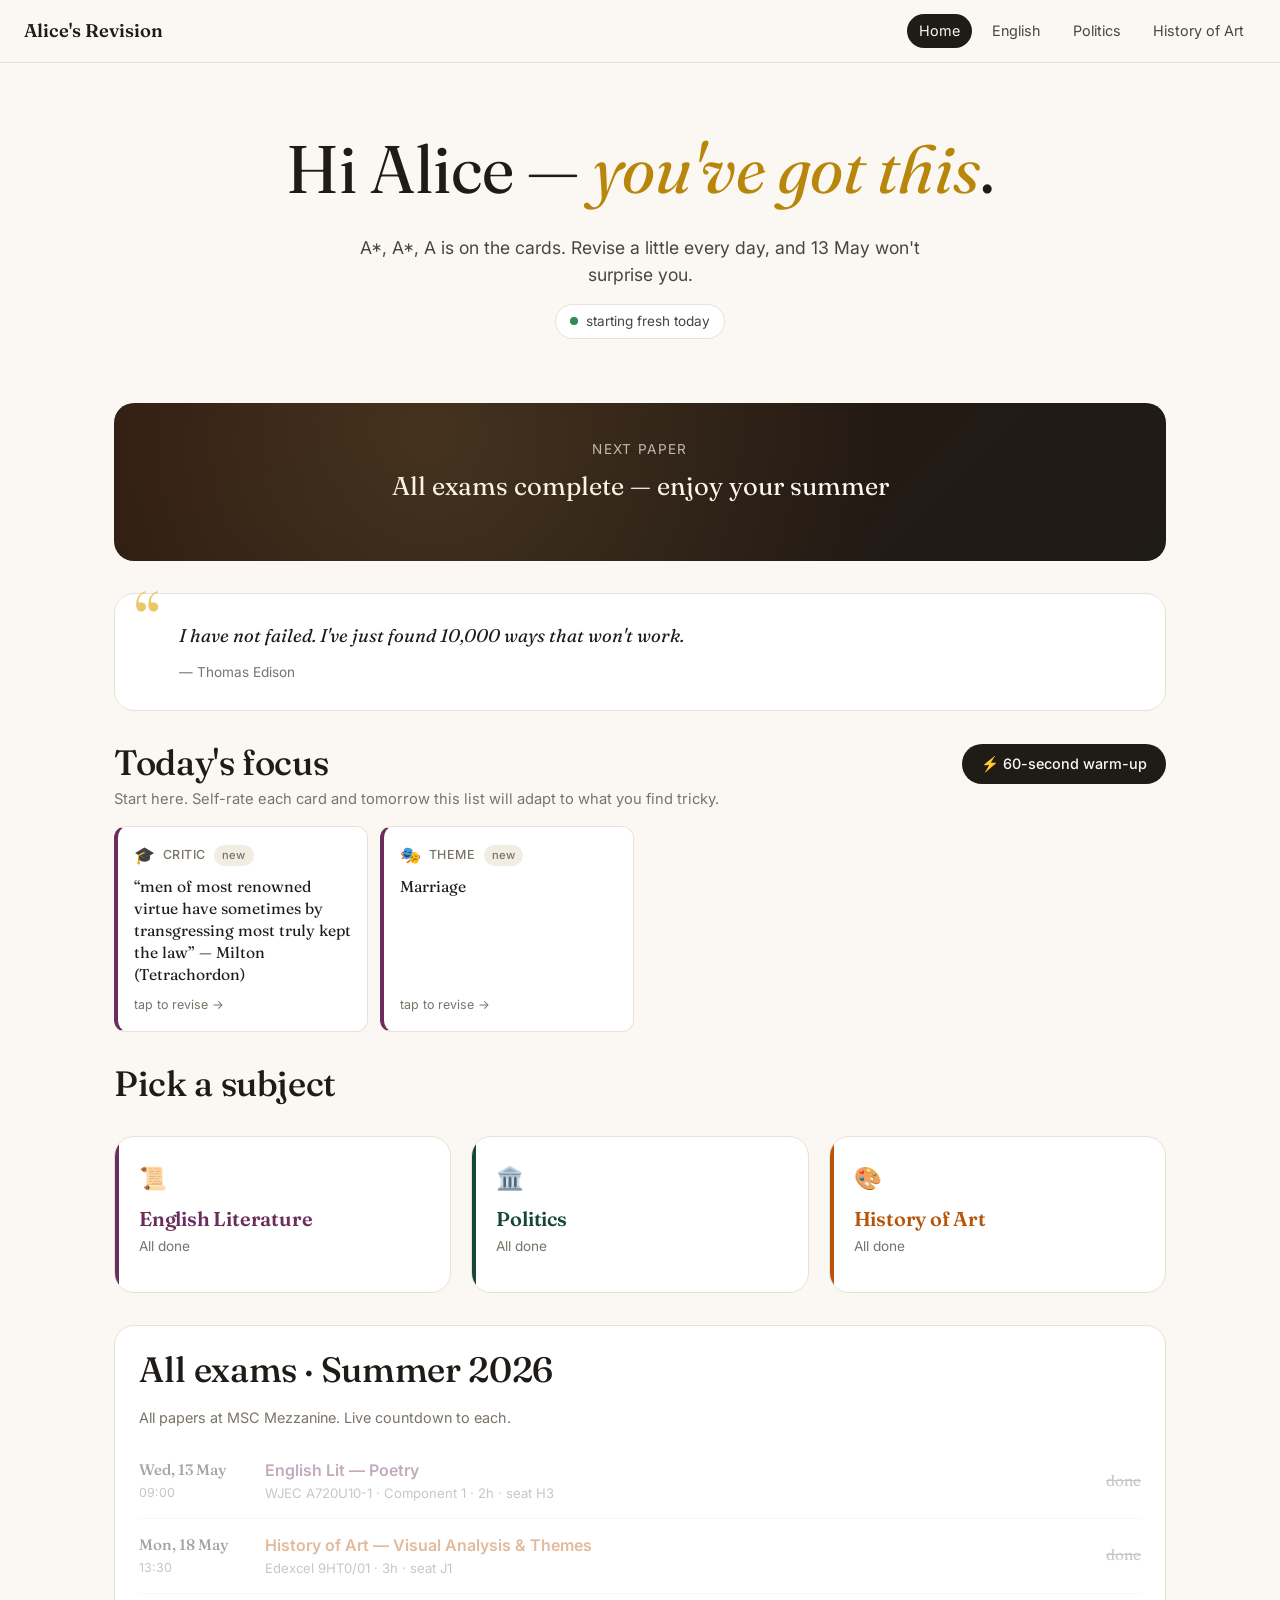
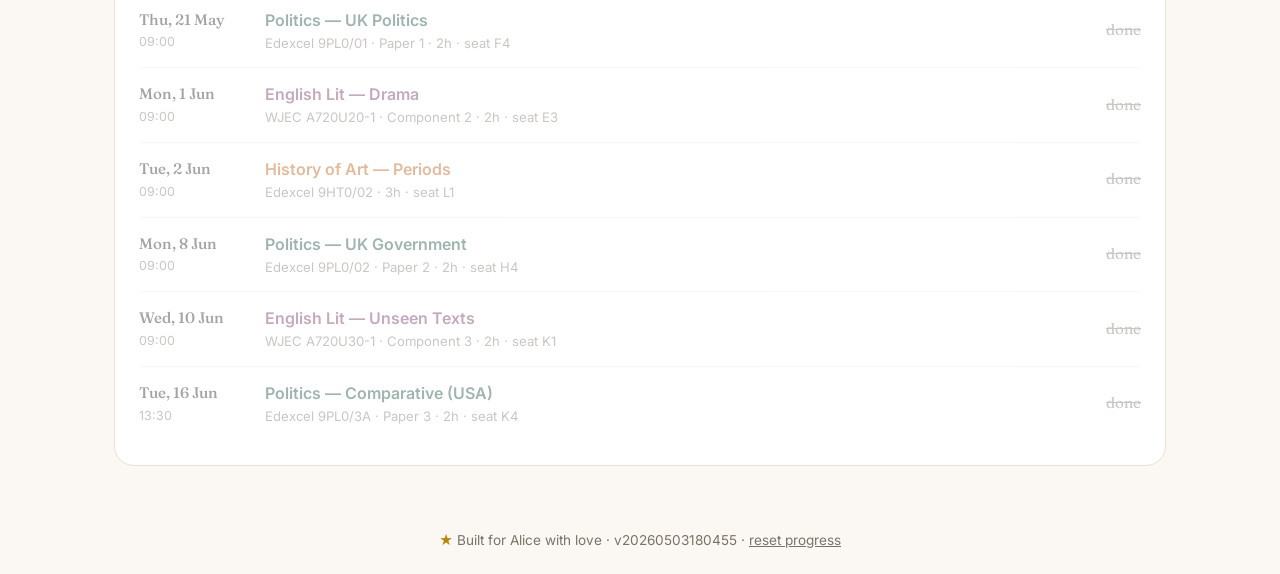
==== commit d8e87e09: "Fix Today's focus: handle non-array items (plath_hughes is dict)" ====
--- a/index.html
+++ b/index.html
@@ -195,9 +195,14 @@
         concepts:   { items: pol.concepts || [],        label: 'Concept',     subj: 'pol', mode: 'concepts', href: './subjects/politics.html', emoji: '📖', display: c => c.term || idOf(c) }
       };
 
+      // Coerce any non-array items into [] so the rest of the code is safe
+      Object.keys(deckSpec).forEach(k => {
+        if (!Array.isArray(deckSpec[k].items)) deckSpec[k].items = [];
+      });
+
       const decksForShaky = {};
       Object.keys(deckSpec).forEach(k => {
-        decksForShaky[k] = (deckSpec[k].items || []).map(idOf).filter(Boolean);
+        decksForShaky[k] = deckSpec[k].items.map(idOf).filter(Boolean);
       });
 
       const shaky = getShakyCards(decksForShaky, 6);
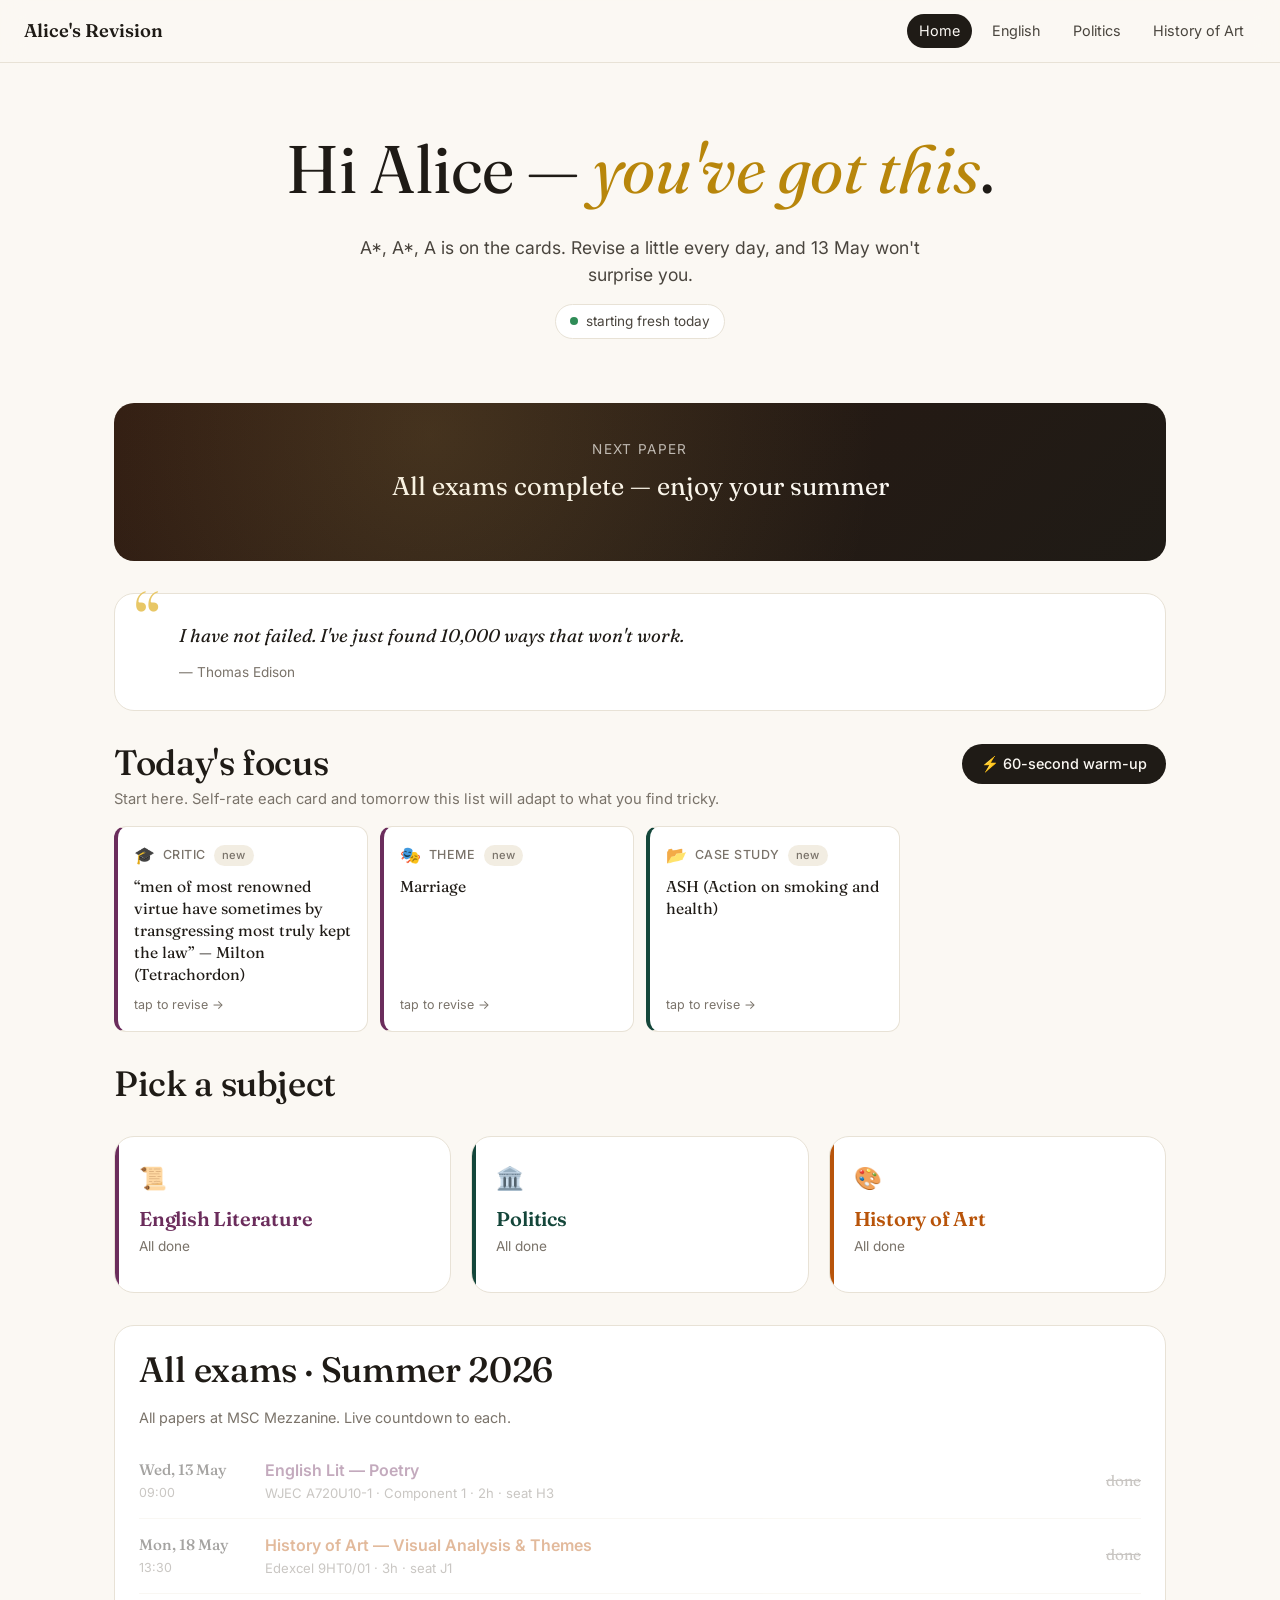
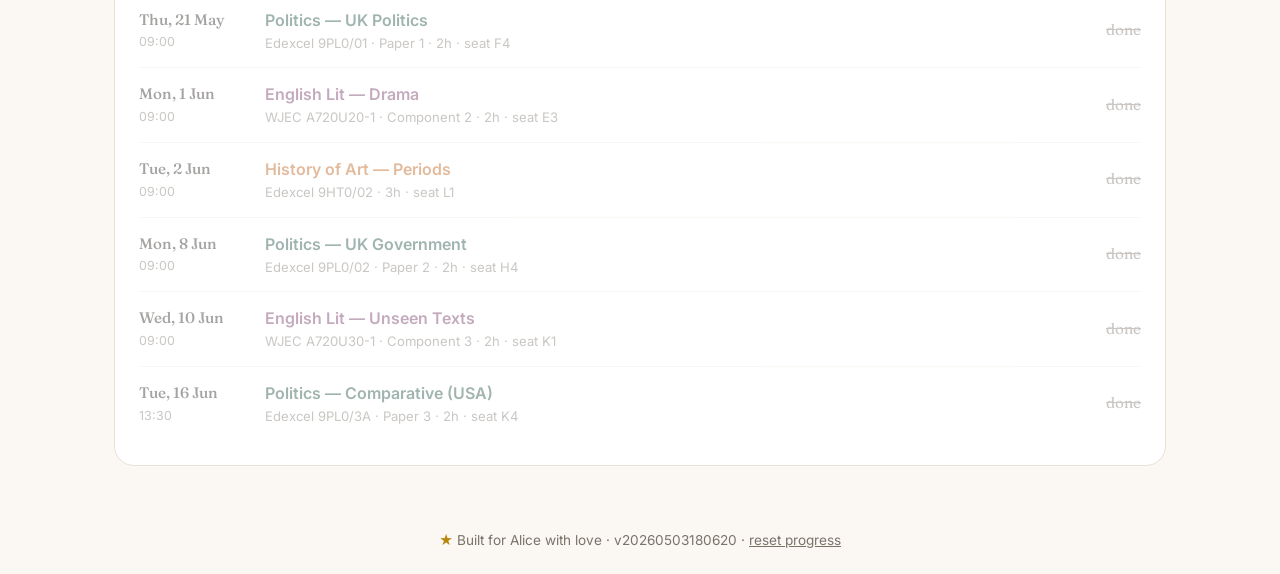
==== commit 0479d59b: "Fix politics starter card (pol.case_studies)" ====
--- a/index.html
+++ b/index.html
@@ -215,7 +215,7 @@
         const starters = [
           { spec: deckSpec.critics,    item: (eng.critics || [])[0] },
           { spec: deckSpec.themes,     item: (eng.themes || [])[0] },
-          { spec: deckSpec.cases,      item: (pol.cases || [])[0] }
+          { spec: deckSpec.cases,      item: (pol.case_studies || [])[0] }
         ].filter(x => x.item);
         if (!starters.length) return;
         intro.textContent = 'Start here. Self-rate each card and tomorrow this list will adapt to what you find tricky.';
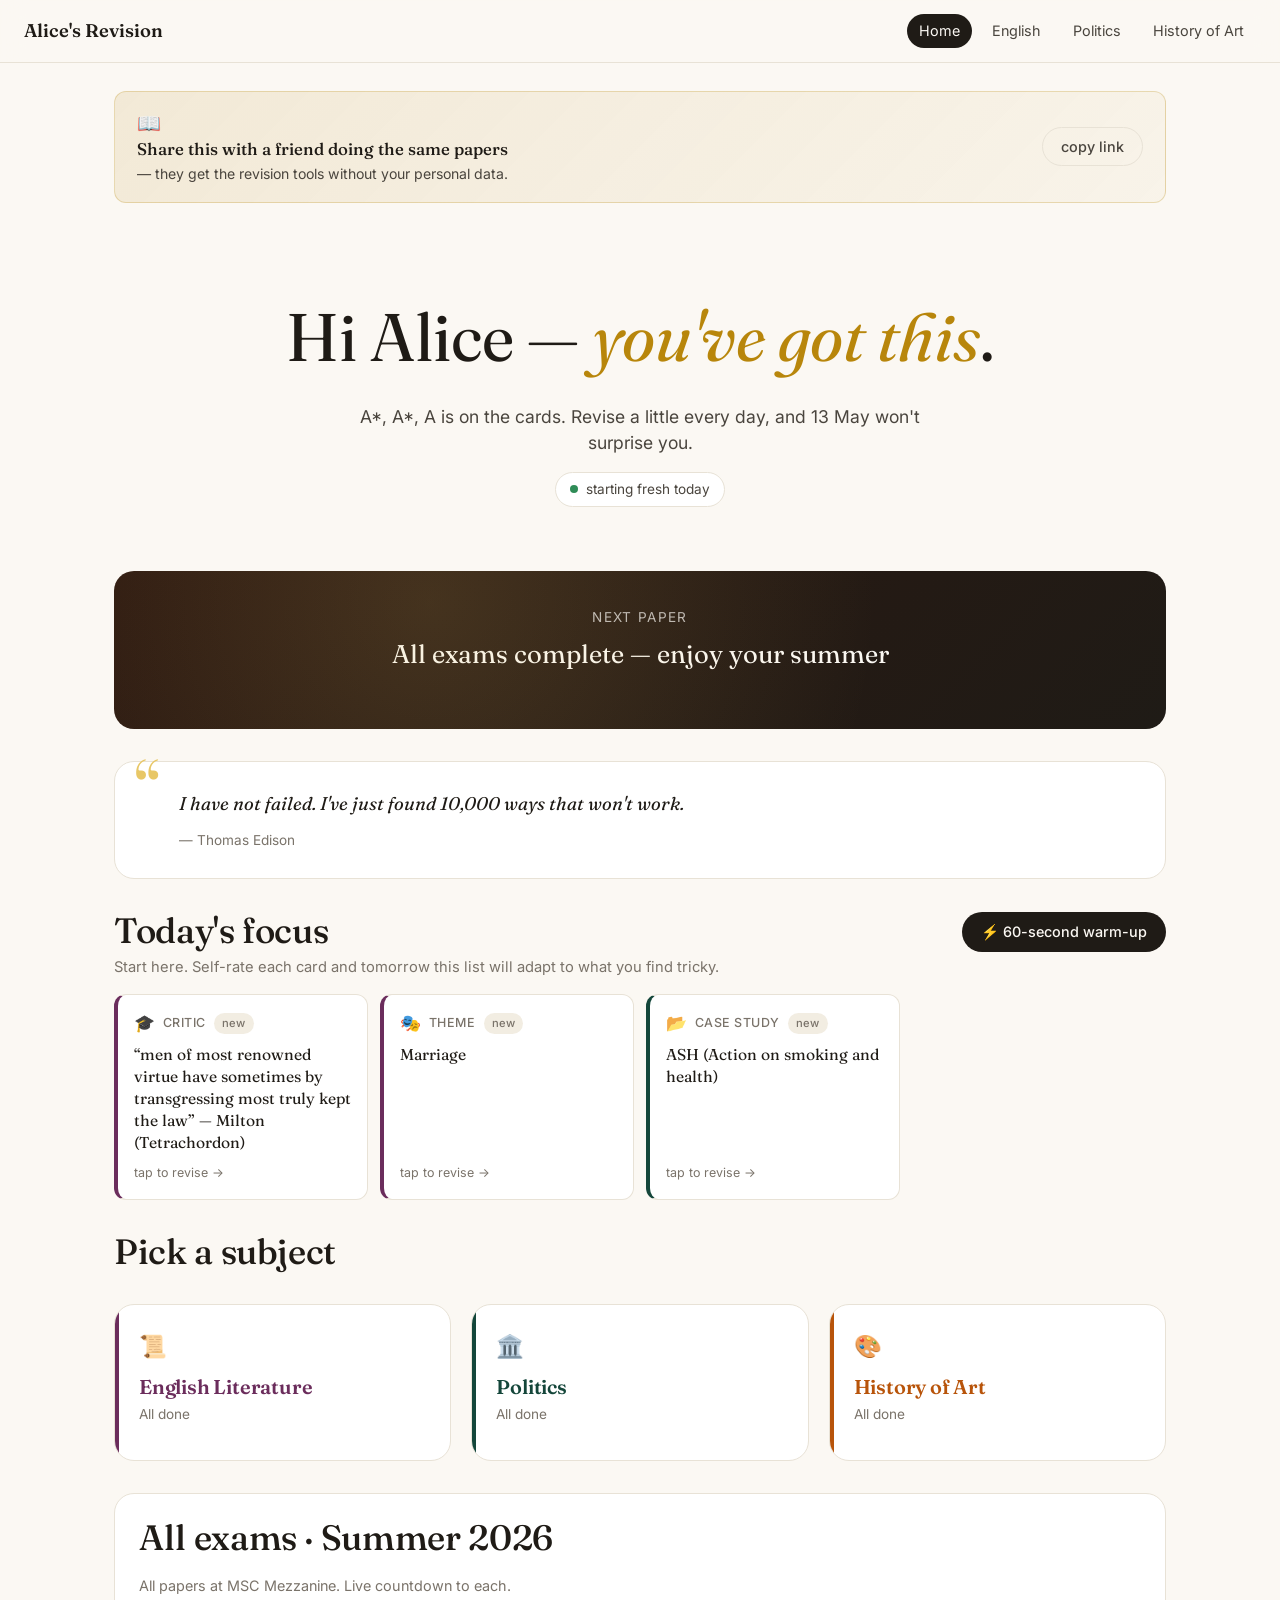
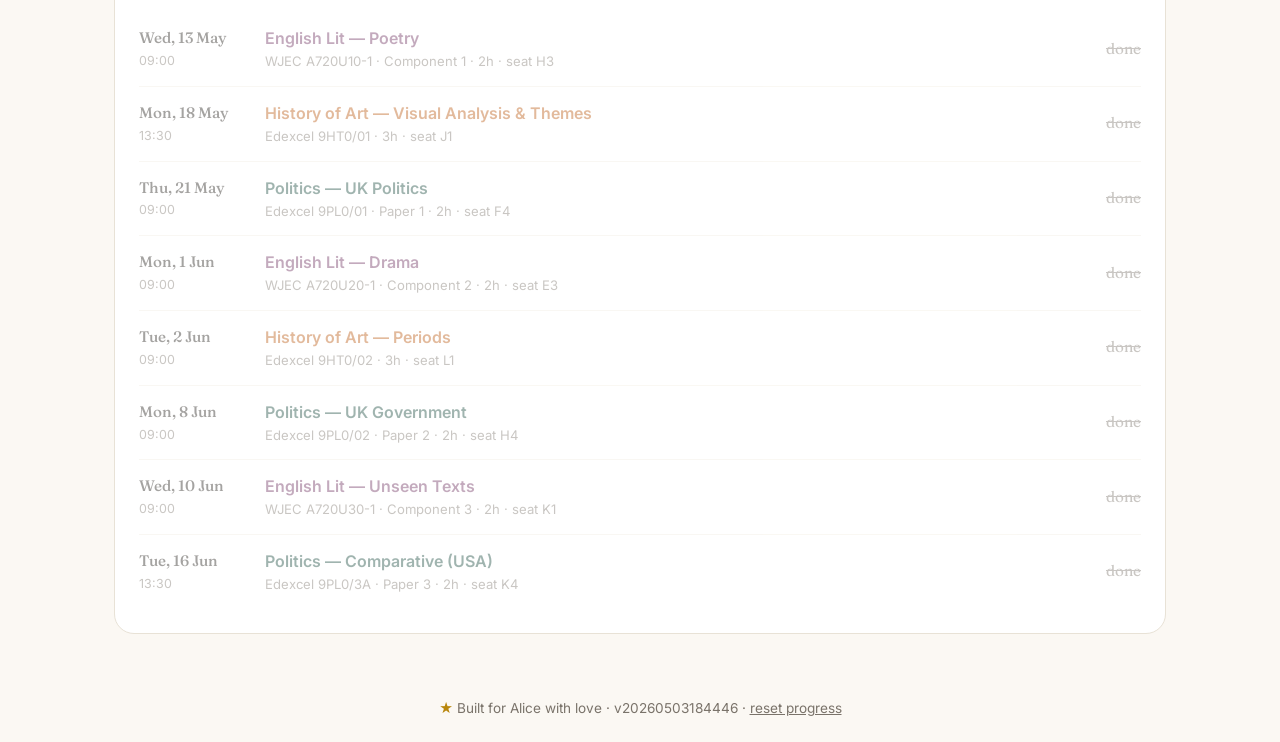
==== commit 0d68b6c9: "v2: blurt-first recall, cloze mode, fixed Plath/Hughes, share mode - Add blurtRecall component to sh" ====
--- a/index.html
+++ b/index.html
@@ -26,11 +26,21 @@
 
 <div class="container">
 
+  <!-- Share-with-a-friend banner (only on Alice's view) -->
+  <div class="share-banner" id="shareBanner" hidden>
+    <span class="share-banner-text">
+      <span class="share-banner-emoji">📖</span>
+      <strong>Share this with a friend doing the same papers</strong>
+      <span class="share-banner-sub">— they get the revision tools without your personal data.</span>
+    </span>
+    <button class="btn btn-ghost share-banner-btn" id="shareCopyBtn">copy link</button>
+  </div>
+
   <section class="hero">
-    <div class="greeting">
+    <div class="greeting" id="greetingLine">
       Hi Alice — <em>you've got this</em>.
     </div>
-    <p class="subtitle">A*, A*, A is on the cards. Revise a little every day, and 13 May won't surprise you.</p>
+    <p class="subtitle" id="subtitleLine">A*, A*, A is on the cards. Revise a little every day, and 13 May won't surprise you.</p>
     <div class="streak-pill" id="streakPill"><span class="dot"></span><span id="streakText">starting fresh today</span></div>
   </section>
 
@@ -145,9 +155,66 @@
     }
   });
 
+  // ----- Share-mode setup ----------------------------------------------
+  const SHARE = isShareMode();
+  if (SHARE) {
+    document.body.classList.add('share-mode');
+    // Friendly modal asking for the friend's name (saved per browser)
+    let friendName = shareUserName();
+    if (!friendName) {
+      const overlay = document.createElement('div');
+      overlay.className = 'share-name-modal';
+      overlay.innerHTML = `
+        <div class="share-name-card">
+          <h2 class="serif">Welcome 👋</h2>
+          <p>This is a revision tool built for an A-Level student doing the same papers as you.</p>
+          <p class="muted" style="font-size:.9rem">Tell us your first name so we can greet you properly.</p>
+          <input type="text" id="shareNameInput" placeholder="Your first name" autocomplete="given-name" />
+          <button class="btn btn-primary" id="shareNameOk">let's go →</button>
+        </div>`;
+      document.body.appendChild(overlay);
+      const submit = () => {
+        const v = (document.getElementById('shareNameInput').value || '').trim();
+        if (!v) return;
+        setShareUserName(v); friendName = v;
+        overlay.remove();
+        applyShareGreeting(friendName);
+      };
+      document.getElementById('shareNameOk').addEventListener('click', submit);
+      document.getElementById('shareNameInput').addEventListener('keydown', e => { if (e.key === 'Enter') submit(); });
+      setTimeout(() => document.getElementById('shareNameInput').focus(), 50);
+    } else {
+      applyShareGreeting(friendName);
+    }
+    function applyShareGreeting(n) {
+      document.getElementById('greetingLine').innerHTML = 'Hi ' + escapeHtml(n) + ' — <em>good luck</em>.';
+      document.getElementById('subtitleLine').textContent = 'A revision tool for WJEC English Lit + Edexcel UK Politics. Same papers as a friend of ours.';
+    }
+  } else {
+    // Show the share-with-a-friend banner
+    const banner = document.getElementById('shareBanner');
+    banner.hidden = false;
+    document.getElementById('shareCopyBtn').addEventListener('click', () => {
+      const url = location.origin + location.pathname + '?share=1';
+      const fallbackCopy = () => {
+        const ta = document.createElement('textarea');
+        ta.value = url; document.body.appendChild(ta); ta.select();
+        try { document.execCommand('copy'); } catch (e) {}
+        ta.remove();
+      };
+      const btn = document.getElementById('shareCopyBtn');
+      const done = () => { btn.textContent = '✓ copied'; setTimeout(() => { btn.textContent = 'copy link'; }, 2000); };
+      if (navigator.clipboard && navigator.clipboard.writeText) {
+        navigator.clipboard.writeText(url).then(done).catch(() => { fallbackCopy(); done(); });
+      } else {
+        fallbackCopy(); done();
+      }
+    });
+  }
+
   // Full timetable list
   const list = document.getElementById('timetableList');
-  window.EXAMS.forEach(e => {
+  getExams().forEach(e => {
     const t = timeUntil(e.date);
     const past = t.past;
     const row = document.createElement('div');
@@ -160,7 +227,7 @@
       </div>
       <div class="info">
         <div class="title">${e.title}</div>
-        <div class="meta">${e.paper} · ${e.duration} · seat ${e.seat}</div>
+        <div class="meta">${e.paper} · ${e.duration}${SHARE ? '' : ' · seat ' + e.seat}</div>
       </div>
       <div class="countdown-mini">
         ${past ? 'done' : `<span class="num">${t.days}</span> day${t.days===1?'':'s'}`}
--- a/assets/css/styles.css
+++ b/assets/css/styles.css
@@ -389,6 +389,130 @@
 @keyframes fadeIn { from { opacity: 0; transform: translateY(8px); } to { opacity: 1; transform: translateY(0); } }
 .fade-in { animation: fadeIn .35s ease; }
 
+/* Stagger reveal ------------------------------------------------------- */
+@keyframes staggerIn {
+  from { opacity: 0; transform: translateY(12px) scale(0.97); }
+  to   { opacity: 1; transform: translateY(0) scale(1); }
+}
+.stagger-item { opacity: 0; }
+.stagger-item.stagger-go { animation: staggerIn 0.5s cubic-bezier(0.22, 1, 0.36, 1) forwards; }
+
+/* Blurt-first recall --------------------------------------------------- */
+.blurt-wrap { margin: 16px 0 8px; }
+.blurt-prompt { font-family: var(--font-display); font-size: 1.05rem; color: var(--ink); margin: 0 0 10px; line-height: 1.4; }
+.blurt-input {
+  width: 100%; padding: 12px 14px; border: 2px solid var(--line);
+  border-radius: var(--radius); font-family: var(--font-display); font-size: 1rem;
+  line-height: 1.5; color: var(--ink); background: var(--bg);
+  resize: vertical; min-height: 84px; box-sizing: border-box;
+  transition: border-color 0.2s, box-shadow 0.2s;
+}
+.blurt-input:focus { outline: none; border-color: var(--gold); box-shadow: 0 0 0 3px rgba(184,134,11,0.12); }
+.blurt-input:disabled { background: var(--line-soft); color: var(--ink-mute); }
+.blurt-btns { display: flex; gap: 8px; margin-top: 10px; flex-wrap: wrap; }
+.blurt-btns .btn { padding: 8px 14px; font-size: 0.88rem; }
+.blurt-score { min-height: 32px; margin-top: 12px; }
+.blurt-score-pill {
+  display: inline-block; padding: 6px 14px; border-radius: 999px;
+  font-family: var(--font-sans); font-size: 0.88rem; font-weight: 500;
+  line-height: 1.4;
+}
+.blurt-score-pill.good { background: var(--solid-bg); color: var(--solid); }
+.blurt-score-pill.close { background: var(--okay-bg); color: var(--okay); }
+.blurt-score-pill.no { background: var(--shaky-bg); color: var(--shaky); }
+.blurt-reveal { margin-top: 14px; }
+.blurt-reveal:empty { display: none; }
+
+/* Cloze fill-in-the-blank -------------------------------------------- */
+.cloze {
+  font-family: var(--font-display); font-size: 1.1rem; line-height: 1.7;
+  color: var(--ink); margin: 12px 0;
+}
+.cloze-shown { color: var(--ink); }
+.cloze-gap {
+  display: inline-block; min-width: 80px; padding: 0 6px; margin: 0 2px;
+  border-bottom: 2px dashed var(--gold); color: transparent;
+  font-family: var(--font-mono);
+  letter-spacing: 0.1em;
+}
+.cloze-input {
+  display: inline-block; min-width: 200px; padding: 4px 10px;
+  border: 2px dashed var(--gold); border-radius: 6px;
+  background: rgba(184,134,11,0.05); font-family: var(--font-display);
+  font-size: 1rem; color: var(--ink); margin: 0 4px;
+}
+.cloze-input:focus { outline: none; background: rgba(184,134,11,0.12); }
+
+/* Critic vs text quote distinction in Plath/Hughes ------------------ */
+.pq-poem-title {
+  display: block; font-family: var(--font-display); font-style: italic;
+  font-size: 1.05rem; font-weight: 600; color: var(--ink);
+  margin: 4px 0 8px; padding-bottom: 4px; border-bottom: 1px solid var(--line);
+}
+.pq-text-quote {
+  background: rgba(255, 235, 100, 0.18); padding: 6px 10px; border-radius: 4px;
+  border-left: 3px solid #E0C84A; margin: 6px 0;
+  font-family: var(--font-display); font-style: italic; line-height: 1.5;
+}
+.pq-critic-quote {
+  background: rgba(160, 43, 147, 0.07); padding: 8px 12px; border-radius: 4px;
+  border-left: 3px solid #A02B93; margin: 8px 0; line-height: 1.5;
+}
+.pq-critic-attrib { display: block; font-size: 0.82rem; color: #A02B93; font-weight: 500; margin-top: 4px; font-family: var(--font-sans); }
+.pq-context {
+  background: rgba(217, 73, 73, 0.06); padding: 6px 10px; border-radius: 4px;
+  border-left: 3px solid #D94949; margin: 6px 0; font-size: 0.92rem;
+}
+.pq-section-label {
+  display: inline-block; font-family: var(--font-sans); font-size: 0.72rem;
+  font-weight: 600; text-transform: uppercase; letter-spacing: 0.08em;
+  color: var(--ink-mute); margin: 12px 0 6px;
+}
+
+/* Confidence button colour helpers (used by .blurt-score-pill) */
+:root {
+  --solid-bg: rgba(34, 139, 65, 0.10);
+  --okay-bg:  rgba(225, 145, 30, 0.12);
+  --shaky-bg: rgba(216, 71, 51, 0.10);
+}
+
+/* Share-friend banner ------------------------------------------------ */
+.share-banner {
+  background: linear-gradient(135deg, rgba(184,134,11,0.12) 0%, rgba(184,134,11,0.04) 100%);
+  border: 1px solid rgba(184,134,11,0.25); border-radius: var(--radius);
+  padding: 18px 22px; margin: 28px 0; display: flex; align-items: center;
+  justify-content: space-between; gap: 16px; flex-wrap: wrap;
+}
+.share-banner .share-text { flex: 1; min-width: 220px; }
+.share-banner h3 { margin: 0 0 4px; font-family: var(--font-display); font-size: 1.15rem; }
+.share-banner p { margin: 0; color: var(--ink-soft); font-size: 0.9rem; }
+.share-banner-text { flex: 1; min-width: 220px; display: flex; flex-direction: column; gap: 2px; line-height: 1.4; }
+.share-banner-text strong { font-family: var(--font-display); font-weight: 500; font-size: 1.05rem; }
+.share-banner-text .share-banner-sub { color: var(--ink-soft); font-size: 0.88rem; }
+.share-banner-text .share-banner-emoji { display: inline-block; margin-right: 8px; font-size: 1.2rem; }
+.share-banner-btn { white-space: nowrap; }
+
+/* Share-mode (friend's view) name prompt */
+.share-name-modal {
+  position: fixed; inset: 0; background: rgba(31, 27, 22, 0.55);
+  display: flex; align-items: center; justify-content: center; z-index: 1000;
+}
+.share-name-modal .panel,
+.share-name-modal .share-name-card {
+  background: var(--bg); padding: 32px; border-radius: 12px;
+  max-width: 420px; width: 90%; box-shadow: 0 20px 60px rgba(0,0,0,0.25);
+}
+.share-name-modal h2 { margin: 0 0 8px; font-family: var(--font-display); }
+.share-name-modal p { margin: 0 0 12px; color: var(--ink-soft); font-size: 0.95rem; }
+.share-name-modal input {
+  width: 100%; box-sizing: border-box; padding: 10px 14px;
+  font-size: 1rem; border: 1px solid var(--line); border-radius: 8px;
+  font-family: var(--font-sans); margin-top: 4px; margin-bottom: 16px;
+  background: var(--bg-elev); color: var(--ink);
+}
+.share-name-modal input:focus { outline: 2px solid var(--solid); outline-offset: 1px; }
+.share-name-modal button { width: 100%; }
+
 /* Subject page header -------------------------------------------------- */
 .subject-header {
   padding: 36px 0 16px;
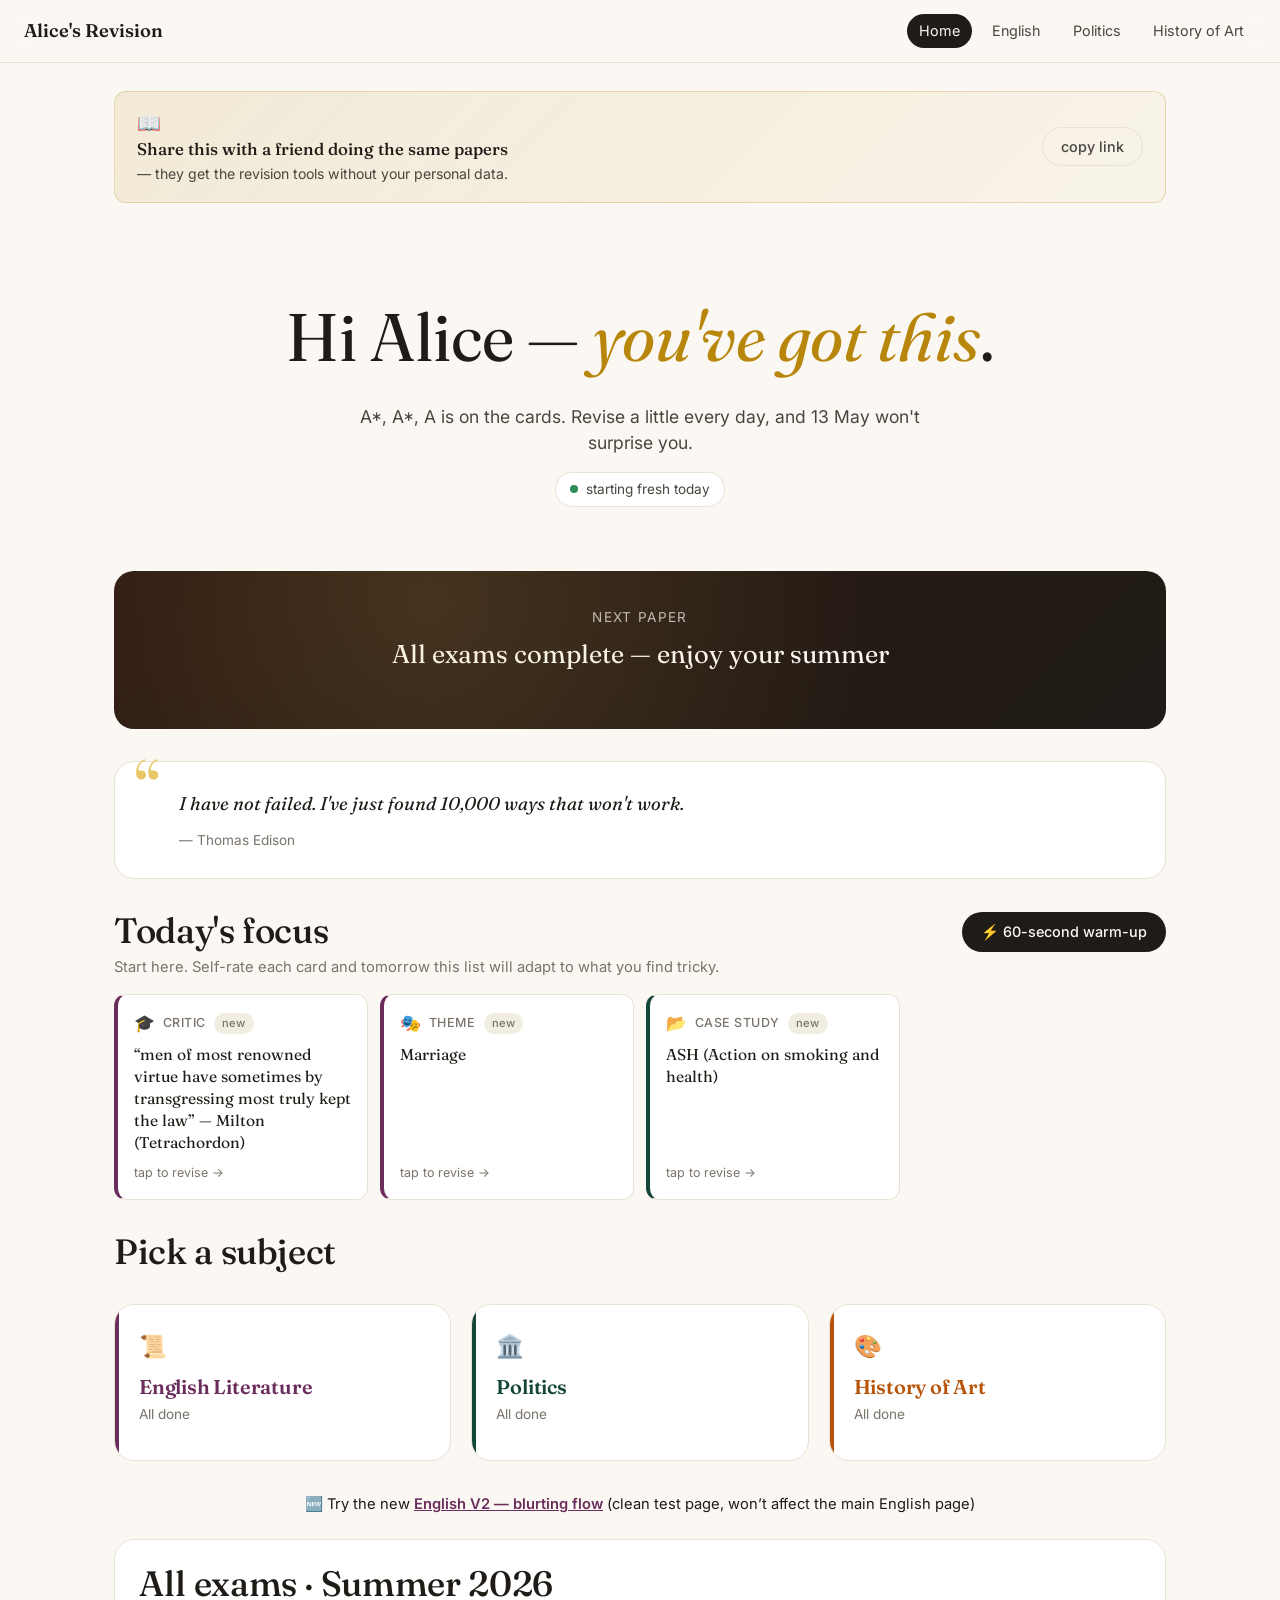
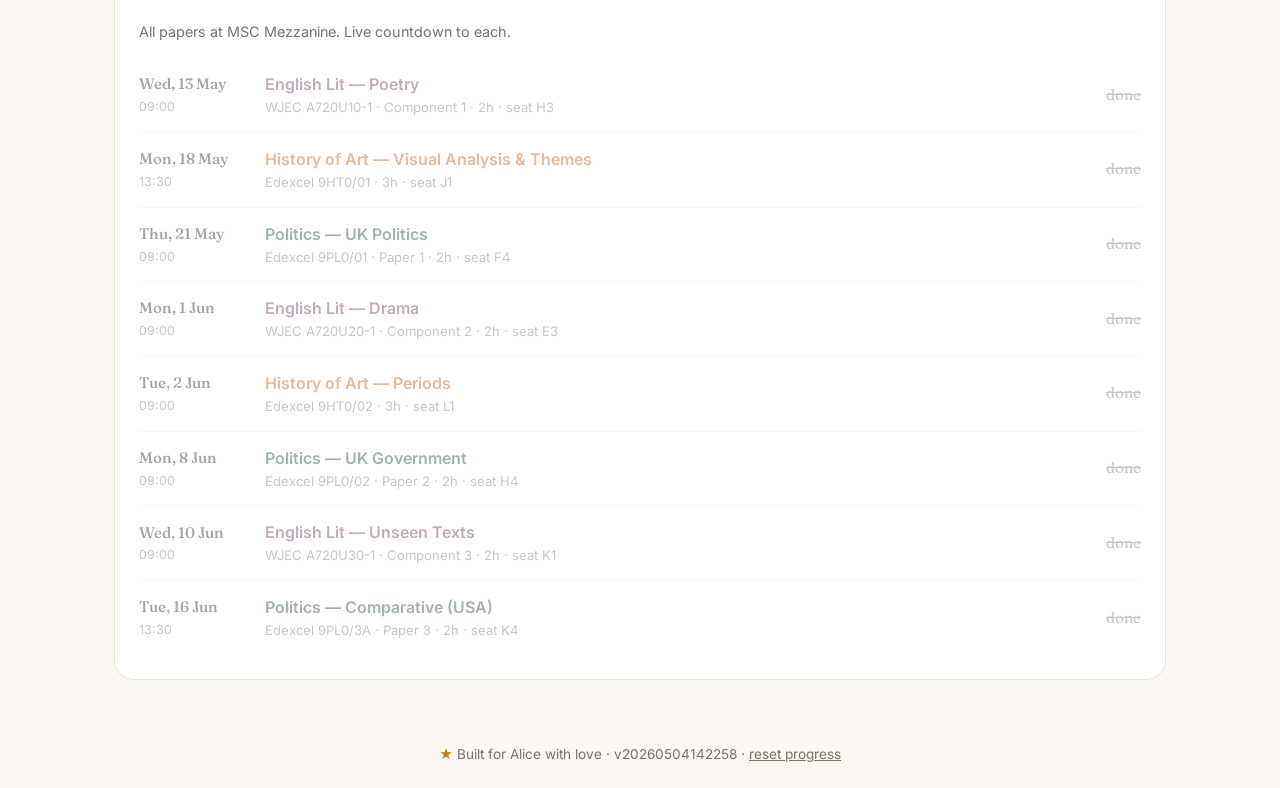
==== commit 3756dc16: "feat(english-v2): blurt-tuned page — PL themes blank tables, sections two-way drill, Plath/Hughes 5-" ====
--- a/index.html
+++ b/index.html
@@ -94,6 +94,10 @@
       <div class="stats" id="artStats"></div>
     </a>
   </div>
+
+  <p style="text-align:center; margin: 4px 0 24px; font-size: 0.92rem;">
+    🆕 Try the new <a href="./subjects/english-v2.html" style="color: var(--eng, #6B2D5C); font-weight: 600;">English V2 — blurting flow</a> (clean test page, won’t affect the main English page)
+  </p>
 
   <!-- Full timetable -->
   <section class="timetable">
--- a/assets/css/styles.css
+++ b/assets/css/styles.css
@@ -528,6 +528,27 @@
 .subject-header h1 { margin-bottom: 12px; }
 .subject-header .meta { color: var(--ink-mute); font-size: 0.95rem; }
 
+/* PDF link button on subject headers ----------------------------------- */
+.pdf-link {
+  display: inline-flex; align-items: center; gap: 6px;
+  margin-top: 12px;
+  padding: 7px 14px;
+  background: var(--bg-elev);
+  border: 1px solid var(--line);
+  border-radius: 8px;
+  color: var(--ink);
+  font-size: 0.88rem;
+  font-weight: 500;
+  text-decoration: none;
+  transition: background 0.15s, border-color 0.15s, transform 0.15s;
+}
+.pdf-link:hover {
+  background: var(--bg);
+  border-color: var(--solid);
+  transform: translateY(-1px);
+}
+.pdf-link:active { transform: translateY(0); }
+
 /* Footer --------------------------------------------------------------- */
 footer {
   text-align: center; padding: 40px 0 24px; color: var(--ink-mute); font-size: 0.85rem;
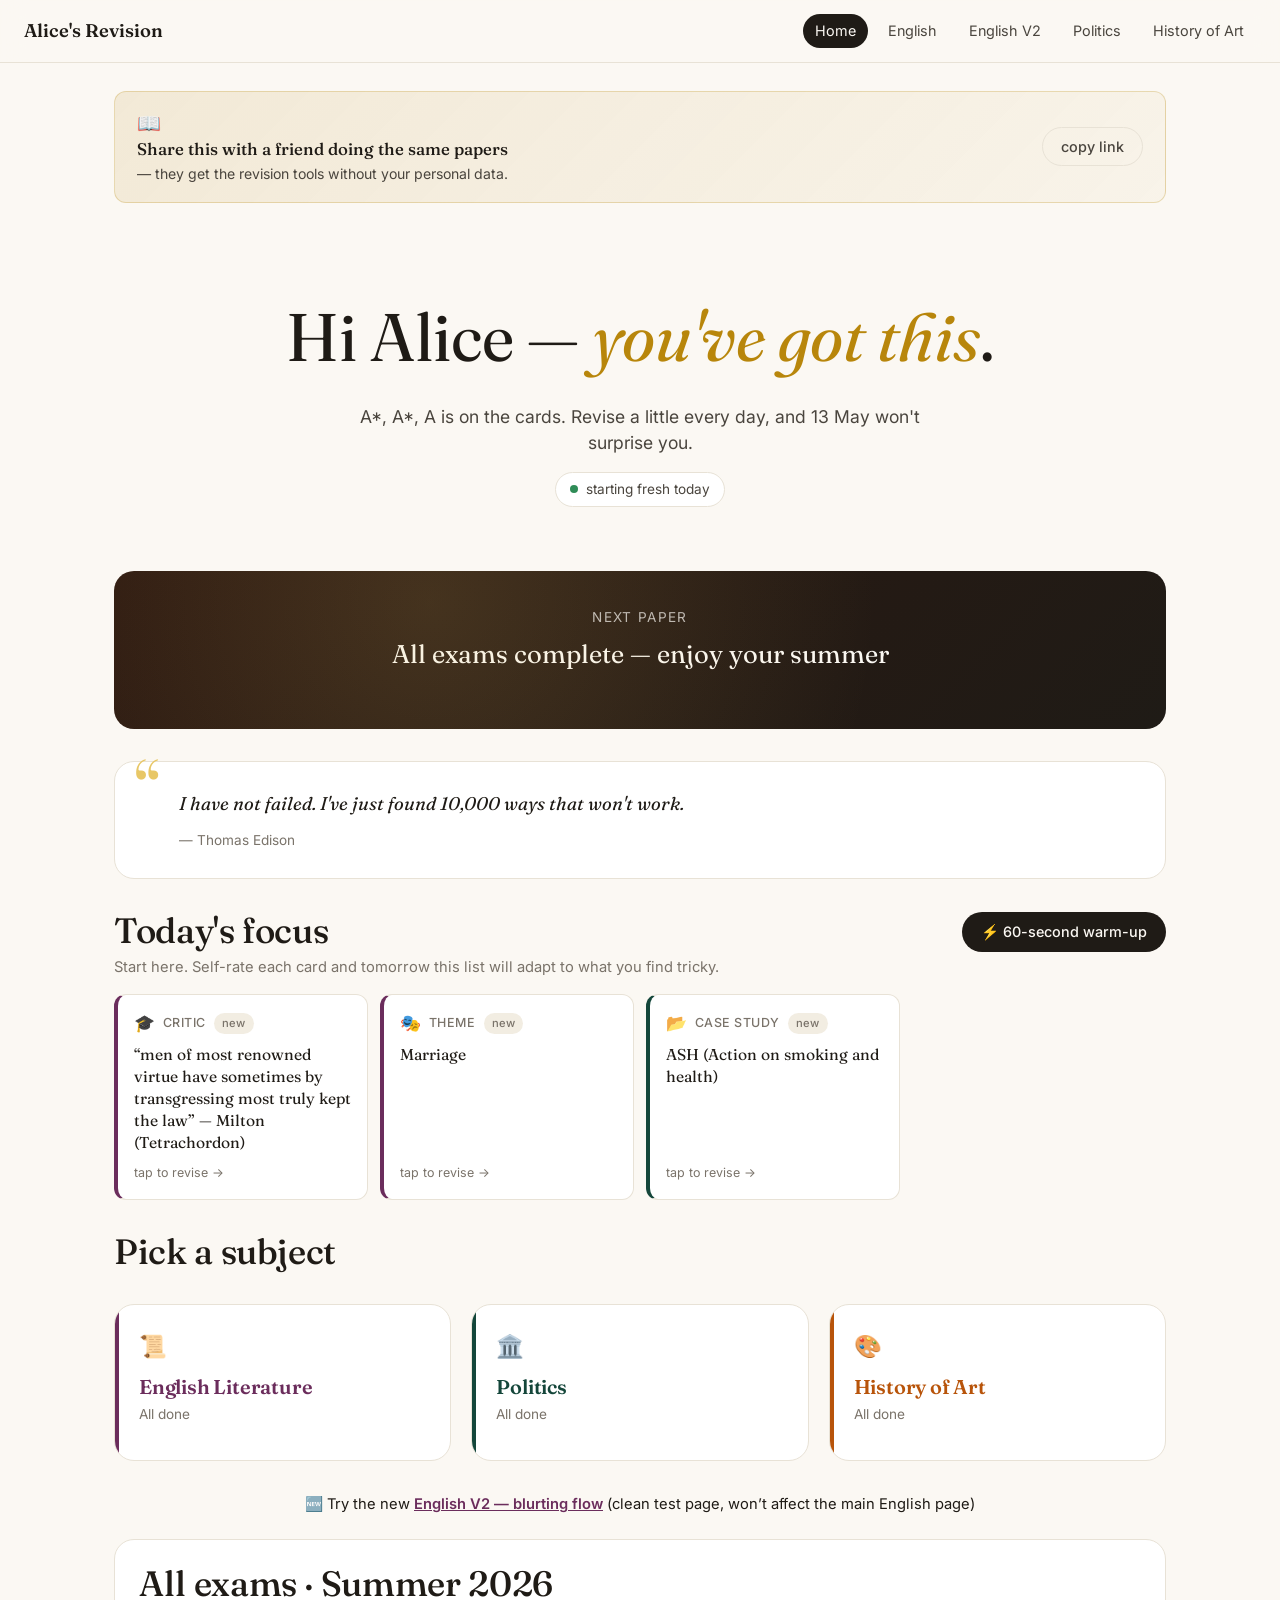
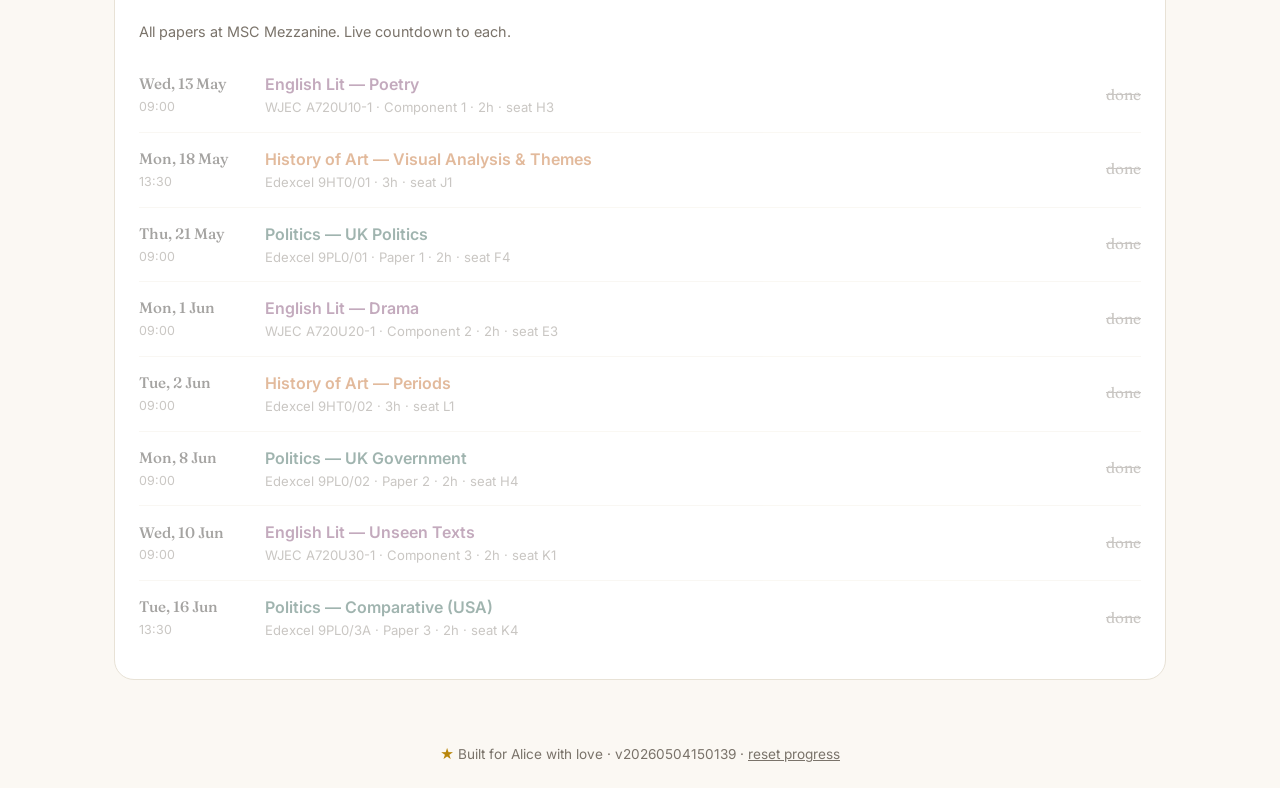
==== commit fcb0db7d: "fix(nav): add English V2 link to home, English, Politics, Art nav" ====
--- a/index.html
+++ b/index.html
@@ -19,6 +19,7 @@
   <div class="links">
     <a href="./" class="active">Home</a>
     <a href="./subjects/english.html">English</a>
+    <a href="./subjects/english-v2.html">English V2</a>
     <a href="./subjects/politics.html">Politics</a>
     <a href="./subjects/art.html">History of Art</a>
   </div>
